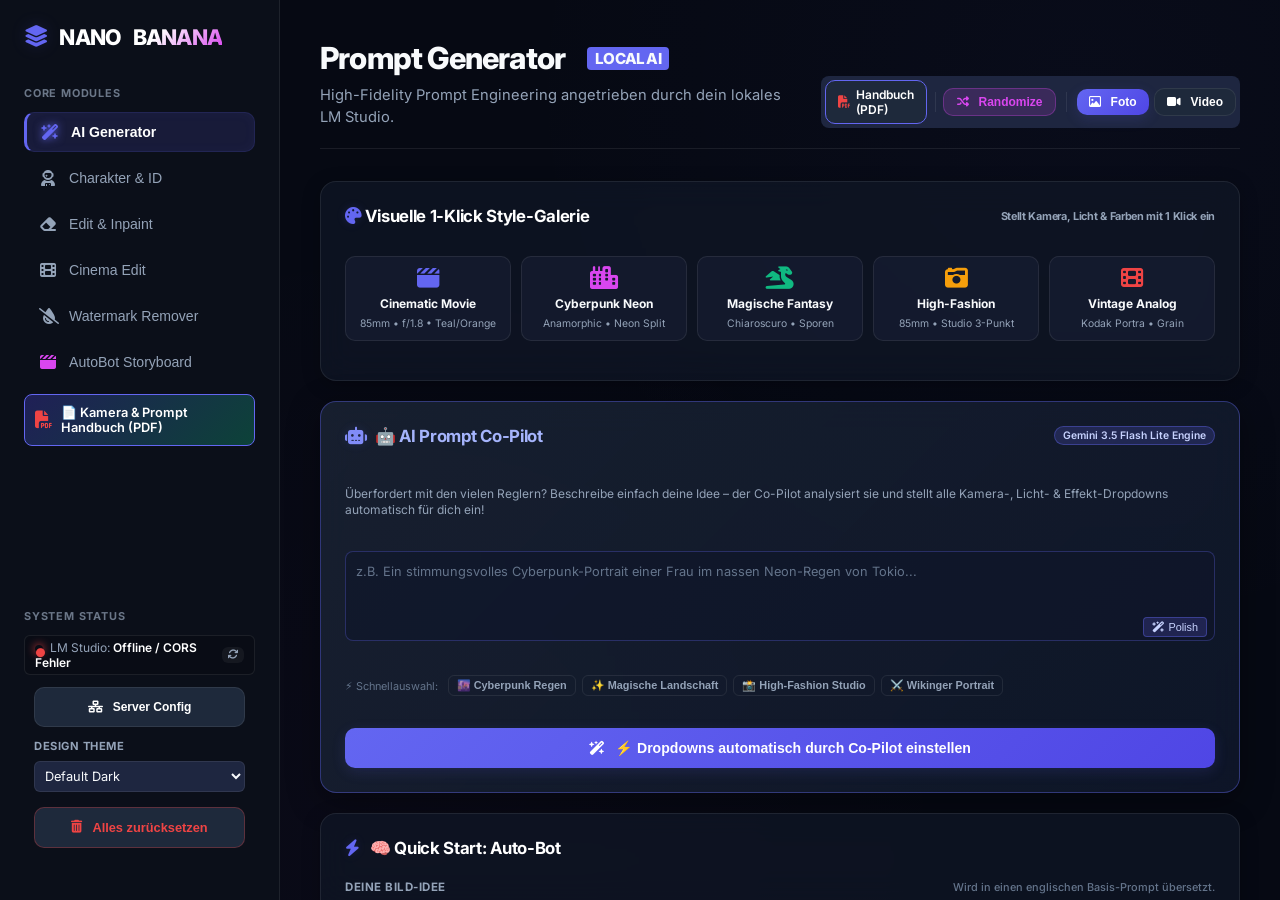
==== index.html @ 686f6e64 "Add files via upload" ====
<!DOCTYPE html>
<html lang="de">
<head>
    <meta charset="UTF-8">
    <meta name="viewport" content="width=device-width, initial-scale=1.0">
    <title>Nano Banana Ultimate - AI Multimodal Suite (LM Studio Edition)</title>
    
    <link href="https://cdnjs.cloudflare.com/ajax/libs/font-awesome/6.4.0/css/all.min.css" rel="stylesheet" />
    <link href="https://fonts.googleapis.com/css2?family=Inter:wght@300;400;500;600;700&family=JetBrains+Mono:wght@400;500&display=swap" rel="stylesheet">
    <script src="https://cdnjs.cloudflare.com/ajax/libs/prism/1.29.0/prism.min.js"></script>
    <script src="https://cdnjs.cloudflare.com/ajax/libs/prism/1.29.0/components/prism-json.min.js"></script>
    <link href="https://cdnjs.cloudflare.com/ajax/libs/prism/1.29.0/themes/prism-tomorrow.min.css" rel="stylesheet" />

    <link rel="stylesheet" href="style.css">
</head>
<body>

    <div id="toast"></div>

    <aside>
        <div class="brand">
            <i class="fa-solid fa-layer-group"></i> NANO<span>BANANA</span>
        </div>
        
        <div style="flex-grow: 1;">
            <div class="nav-section">
                <div class="nav-label">Core Modules</div>
                <button class="nav-btn active" onclick="switchTab('gen')"><i class="fa-solid fa-wand-magic-sparkles"></i> AI Generator</button>
                <button class="nav-btn" onclick="switchTab('char')"><i class="fa-solid fa-user-astronaut"></i> Charakter & ID</button>
                <button class="nav-btn" onclick="switchTab('edit')"><i class="fa-solid fa-eraser"></i> Edit & Inpaint</button>
                <button class="nav-btn" onclick="switchTab('cinema')"><i class="fa-solid fa-film"></i> Cinema Edit</button>
                <button class="nav-btn" onclick="switchTab('watermark')"><i class="fa-solid fa-droplet-slash"></i> Watermark Remover</button>
                <button class="nav-btn" onclick="switchTab('autobot')"><i class="fa-solid fa-clapperboard" style="color:var(--accent);"></i> AutoBot Storyboard</button>
                
                <a href="/download-manual" download target="_blank" class="nav-btn" style="background: linear-gradient(135deg, rgba(79,70,229,0.3), rgba(16,185,129,0.3)); border: 1px solid var(--primary); color: #fff; margin-top: 12px; text-decoration: none; display: flex; align-items: center; justify-content: center; gap: 8px; font-weight: 600; font-size: 0.8rem; border-radius: 8px; padding: 10px; transition: all 0.2s ease;">
                    <i class="fa-solid fa-file-pdf" style="color: #ef4444; font-size: 1.1rem;"></i> <span>📄 Kamera & Prompt Handbuch (PDF)</span>
                </a>
            </div>
        </div>

        <div class="nav-section">
            <div class="nav-label">System Status</div>
            <div style="font-size: 0.75rem; color: var(--text-muted); padding: 4px 10px; margin-bottom: 12px; display: flex; align-items: center; justify-content: space-between; background: rgba(0,0,0,0.15); border-radius: 6px; border: 1px solid var(--border-color);">
                <div>
                    <span id="api-status-dot" style="color: var(--text-muted);">●</span> LM Studio: <span id="api-status-text" style="font-weight: 600; color: #fff;">Connecting...</span>
                </div>
                <button onclick="updateKeyStatus()" class="style-btn" style="padding: 2px 6px; font-size: 0.65rem; border: none; background: rgba(255,255,255,0.05); color: var(--text-muted);" title="Status aktualisieren">
                    <i class="fa-solid fa-arrows-rotate"></i>
                </button>
            </div>
            <div style="padding: 0 10px; margin-bottom: 12px;">
                <button class="btn btn-secondary" onclick="document.getElementById('apiSettings').style.display = document.getElementById('apiSettings').style.display === 'none' ? 'block' : 'none'" style="width:100%; justify-content:center; font-size:0.75rem;">
                    <i class="fa-solid fa-network-wired"></i> Server Config
                </button>
                <div id="apiSettings" style="display:none; margin-top:10px; padding:10px; background:rgba(0,0,0,0.15); border-radius:6px; border:1px solid var(--border-color);">
                    <label style="font-size: 0.7rem; color: var(--text-muted); font-weight: 700;">LM Studio URL</label>
                    <input type="text" id="apiUrl" placeholder="http://localhost:1234/v1" oninput="saveUrl(); debouncedCheckStatus()" style="width:100%; padding:6px; font-size:0.75rem; background:var(--bg-input); border:1px solid var(--border-color); color:var(--text-main); border-radius:6px; margin-bottom:10px; margin-top:4px;">
                    <label style="font-size: 0.7rem; color: var(--text-muted); font-weight: 700;">Lokales Modell</label>
                    <select id="modelSelect" style="width:100%; padding:6px; font-size:0.75rem; background:var(--bg-input); border:1px solid var(--border-color); color:var(--text-main); border-radius:6px; margin-top:4px;">
                        <option value="local-model">Aktuelles Modell</option>
                    </select>
                </div>
            </div>
            
            <div style="padding: 0 10px;">
                <label style="font-size: 0.7rem; color: var(--text-muted); font-weight: 700;">Design Theme</label>
                <select id="themeSelect" onchange="changeTheme()" style="width: 100%; padding: 6px; font-size: 0.8rem; background: var(--bg-input); border: 1px solid var(--border-color); color: var(--text-main); border-radius: 6px;">
                    <option value="default">Default Dark</option>
                    <option value="theme-cyan">Cyan Tech (Sci-Fi)</option>
                    <option value="theme-emerald">Emerald (Clean)</option>
                    <option value="theme-pink">Pink Punch (Pop)</option>
                </select>
            </div>
            
            <div style="padding: 15px 10px 0 10px;">
                <button class="btn btn-secondary" style="width: 100%; border-color: rgba(239, 68, 68, 0.3); color: var(--danger); font-size: 0.8rem; justify-content: center;" onclick="if(confirm('Möchtest du wirklich alle Eingaben verwerfen und die Seite neu laden?')) { window.location.reload(); }">
                    <i class="fa-solid fa-trash-can"></i> Alles zurücksetzen
                </button>
            </div>
        </div>
    </aside>

    <main>

        <section id="gen" class="tab-content active">
            <div class="header">
                <div>
                    <h1>Prompt Generator <span style="font-size:0.5em; background:var(--primary); padding:2px 8px; border-radius:4px; vertical-align:middle; margin-left:10px;">LOCAL AI</span></h1>
                    <p>High-Fidelity Prompt Engineering angetrieben durch dein lokales LM Studio.</p>
                </div>
                <div style="background:var(--bg-input); padding:4px; border-radius:8px; display:flex; gap:5px; align-items:center;">
                    <a href="/download-manual" download target="_blank" class="btn btn-secondary" style="font-size:0.75rem; padding:6px 12px; border-color:var(--primary); text-decoration:none; display:inline-flex; align-items:center; gap:6px;">
                        <i class="fa-solid fa-file-pdf" style="color:#ef4444;"></i> Handbuch (PDF)
                    </a>
                    <div style="width: 1px; height: 20px; background: var(--border-color); margin: 0 3px;"></div>
                    <button class="btn btn-magic" style="font-size:0.75rem; padding:6px 12px;" onclick="randomizeForm()"><i class="fa-solid fa-shuffle"></i> Randomize</button>
                    <div style="width: 1px; height: 20px; background: var(--border-color); margin: 0 5px;"></div>
                    <button id="modePhoto" class="btn btn-primary" style="font-size:0.75rem; padding:6px 12px;" onclick="setGenMode('photo')"><i class="fa-regular fa-image"></i> Foto</button>
                    <button id="modeVideo" class="btn btn-secondary" style="font-size:0.75rem; padding:6px 12px;" onclick="setGenMode('video')"><i class="fa-solid fa-video"></i> Video</button>
                </div>
            </div>

            <div class="grid">
                <div class="col-2" style="display:flex; flex-direction:column; gap:20px;">
                    <!-- Visuelle 1-Klick Style-Galerie -->
                    <div class="card">
                        <div class="card-title" style="display:flex; justify-content:space-between; align-items:center; margin-bottom:10px;">
                            <span><i class="fa-solid fa-palette" style="color:var(--primary);"></i> Visuelle 1-Klick Style-Galerie</span>
                            <span style="font-size:0.68rem; color:var(--text-muted);">Stellt Kamera, Licht & Farben mit 1 Klick ein</span>
                        </div>
                        <div class="preset-grid">
                            <div class="preset-card" onclick="selectVisualPreset('cinematic')">
                                <i class="fa-solid fa-clapperboard preset-icon"></i>
                                <span class="preset-title">Cinematic Movie</span>
                                <span class="preset-sub">85mm • f/1.8 • Teal/Orange</span>
                            </div>
                            <div class="preset-card" onclick="selectVisualPreset('cyberpunk')">
                                <i class="fa-solid fa-city preset-icon" style="color:#d946ef;"></i>
                                <span class="preset-title">Cyberpunk Neon</span>
                                <span class="preset-sub">Anamorphic • Neon Split</span>
                            </div>
                            <div class="preset-card" onclick="selectVisualPreset('fantasy')">
                                <i class="fa-solid fa-dragon preset-icon" style="color:#10b981;"></i>
                                <span class="preset-title">Magische Fantasy</span>
                                <span class="preset-sub">Chiaroscuro • Sporen</span>
                            </div>
                            <div class="preset-card" onclick="selectVisualPreset('fashion')">
                                <i class="fa-solid fa-camera-retro preset-icon" style="color:#f59e0b;"></i>
                                <span class="preset-title">High-Fashion</span>
                                <span class="preset-sub">85mm • Studio 3-Punkt</span>
                            </div>
                            <div class="preset-card" onclick="selectVisualPreset('vintage')">
                                <i class="fa-solid fa-film preset-icon" style="color:#ef4444;"></i>
                                <span class="preset-title">Vintage Analog</span>
                                <span class="preset-sub">Kodak Portra • Grain</span>
                            </div>
                        </div>
                    </div>

                    <!-- AI Prompt Co-Pilot Widget -->
                    <div class="card" style="border: 1px solid rgba(99, 102, 241, 0.4); background: linear-gradient(135deg, rgba(30, 41, 59, 0.7), rgba(15, 23, 42, 0.9)); box-shadow: 0 8px 32px 0 rgba(0, 0, 0, 0.37);">
                        <div style="display: flex; justify-content: space-between; align-items: center; margin-bottom: 8px;">
                            <div class="card-title" style="margin: 0; color: #a5b4fc; display: flex; align-items: center; gap: 8px;">
                                <i class="fa-solid fa-robot" style="color: #818cf8; font-size: 1.1rem;"></i> 🤖 AI Prompt Co-Pilot
                            </div>
                            <span style="font-size: 0.65rem; background: rgba(99, 102, 241, 0.2); color: #c7d2fe; border: 1px solid rgba(99, 102, 241, 0.4); padding: 2px 8px; border-radius: 12px; font-weight: 600;">
                                Gemini 3.5 Flash Lite Engine
                            </span>
                        </div>
                        <p style="font-size: 0.75rem; color: #94a3b8; margin-bottom: 12px; line-height: 1.4;">
                            Überfordert mit den vielen Reglern? Beschreibe einfach deine Idee – der Co-Pilot analysiert sie und stellt alle Kamera-, Licht- & Effekt-Dropdowns automatisch für dich ein!
                        </p>

                        <div style="position: relative; margin-bottom: 10px;">
                            <textarea id="copilotIdea" placeholder="z.B. Ein stimmungsvolles Cyberpunk-Portrait einer Frau im nassen Neon-Regen von Tokio..." style="width: 100%; height: 65px; padding: 10px 70px 10px 10px; background: rgba(15, 23, 42, 0.6); border: 1px solid rgba(99, 102, 241, 0.3); border-radius: 8px; color: #f8fafc; font-size: 0.8rem; resize: none;"></textarea>
                            <button class="magic-polish-btn" onclick="magicPolish('copilotIdea')" title="Idee mit KI aufwerten"><i class="fa-solid fa-wand-magic-sparkles"></i> Polish</button>
                        </div>

                        <!-- Schnell-Ideen Tags -->
                        <div style="display: flex; gap: 6px; flex-wrap: wrap; margin-bottom: 12px;">
                            <span style="font-size: 0.68rem; color: #64748b; margin-right: 4px; align-self: center;">⚡ Schnellauswahl:</span>
                            <button class="style-btn" onclick="setCopilotPreset('Cyberpunk Portrait einer Frau im Neon-Regen')" style="font-size: 0.68rem; padding: 3px 8px;">🌆 Cyberpunk Regen</button>
                            <button class="style-btn" onclick="setCopilotPreset('Magische Fantasy-Landschaft mit leuchtenden Sporen')" style="font-size: 0.68rem; padding: 3px 8px;">✨ Magische Landschaft</button>
                            <button class="style-btn" onclick="setCopilotPreset('High-Fashion Portrait im Studio mit 85mm Objektiv')" style="font-size: 0.68rem; padding: 3px 8px;">📸 High-Fashion Studio</button>
                            <button class="style-btn" onclick="setCopilotPreset('Dramatisches Wikinger-Portrait bei Kerzenlicht')" style="font-size: 0.68rem; padding: 3px 8px;">⚔️ Wikinger Portrait</button>
                        </div>

                        <button class="btn btn-primary" id="btnRunCopilot" onclick="runCopilot()" style="width: 100%; justify-content: center; background: linear-gradient(135deg, #6366f1, #4f46e5); font-weight: 600;">
                            <span class="spinner" id="copilotSpinner" style="display:none;"></span>
                            <i class="fa-solid fa-wand-magic-sparkles"></i> ⚡ Dropdowns automatisch durch Co-Pilot einstellen
                        </button>

                        <!-- Erklär-Box ("Warum diese Einstellungen?") -->
                        <div id="copilotReasoningCard" style="display: none; margin-top: 12px; padding: 10px; background: rgba(99, 102, 241, 0.1); border-left: 3px solid #818cf8; border-radius: 0 6px 6px 0;">
                            <div style="font-size: 0.72rem; font-weight: 700; color: #a5b4fc; margin-bottom: 4px; display: flex; align-items: center; gap: 5px;">
                                <i class="fa-solid fa-lightbulb"></i> Co-Pilot Erklärung (Lerntransfer):
                            </div>
                            <p id="copilotReasoningText" style="font-size: 0.75rem; color: #cbd5e1; margin: 0; line-height: 1.4;"></p>
                        </div>
                    </div>

                    <div id="gen-controls" style="display:flex; flex-direction:column; gap:20px;"></div>
                </div>

                <div class="col-1" style="display:flex; flex-direction:column; gap:20px;">
                    <div class="card">
                        <div class="card-title">Generierung</div>
                        
                        <div style="margin-bottom: 12px;">
                            <label for="modelSelectMain" style="font-size: 0.75rem; color: var(--text-muted); font-weight: 600;">Modell wählen</label>
                            <select id="modelSelectMain" style="width:100%; padding:8px; background:var(--bg-input); border:1px solid var(--border-color); color:var(--text-main); border-radius:6px; margin-top:4px;">
                                <option value="gemini-3.5-flash-lite" selected>Gemini 3.5 Flash Lite (Standard)</option>
                                <option value="gemini-3.6-flash">Gemini 3.6 Flash</option>
                                <option value="gemini-3.5-flash">Gemini 3.5 Flash</option>
                                <option value="gemini-3.1-flash-lite">Gemini 3.1 Flash Lite</option>
                                <option value="gemini-2.5-flash">Gemini 2.5 Flash</option>
                                <option value="lm-studio">LM Studio (Lokal)</option>
                            </select>
                        </div>
                        
                        <div style="margin-bottom: 15px;">
                            <label for="autoBotLevel" style="font-size: 0.75rem; color: var(--text-muted); font-weight: 600;">
                                <i class="fa-solid fa-sliders" style="color: var(--primary);"></i> KI Eingriffs-Regler
                            </label>
                            <select id="autoBotLevel" style="width:100%; padding:8px; background:var(--bg-input); border:1px solid var(--border-color); color:var(--text-main); border-radius:6px; margin-top:4px;">
                                <option value="1">Stufe 1 (Raw / Purist)</option>
                                <option value="2">Stufe 2 (Balanced)</option>
                                <option value="3" selected>Stufe 3 (Overdrive - 4 Agenten)</option>
                            </select>
                        </div>

                        <button class="btn btn-primary" id="optimizeAiBtn" onclick="callLocalAI()">
                            <span class="spinner" id="aiSpinner"></span> <i class="fa-solid fa-microchip"></i> KI Prompt Generieren
                        </button>
                        <button class="btn btn-secondary" onclick="generateLocalJSON()">
                            <i class="fa-solid fa-code"></i> Local Fast-Gen (Keine KI)
                        </button>
                        
                        <!-- Auto Bot Console Terminal -->
                        <div id="autoBotConsole" style="display:none; margin-top:15px; background:#0f172a; border:1px solid #1e293b; border-radius:8px; overflow:hidden;">
                            <div style="background:#1e293b; padding:6px 10px; font-size:0.7rem; color:#94a3b8; font-family:var(--font-code); display:flex; justify-content:space-between;">
                                <span><i class="fa-solid fa-terminal"></i> Auto-Bot Terminal</span>
                                <span id="autoBotStatus">Idle</span>
                            </div>
                            <div id="autoBotLog" style="padding:10px; max-height:250px; overflow-y:auto; font-family:var(--font-code); font-size:0.75rem; color:#cbd5e1; line-height:1.5;"></div>
                        </div>
                    </div>

                    <div class="generated-output" style="flex-grow:1; min-height: 420px;">
                        <div class="output-header" style="display:flex; flex-direction:column; gap:8px;">
                            <div style="display:flex; justify-content:space-between; align-items:center; width:100%;">
                                <span style="color:#fff; font-weight:600;"><i class="fa-solid fa-sliders"></i> Multimodaler Output Exporter</span>
                                <button class="btn btn-secondary" style="padding:4px 10px; font-size:0.7rem;" onclick="copyResult('codeBlock', this)"><i class="fa-solid fa-copy"></i> COPY</button>
                            </div>
                            <div class="export-tabs">
                                <button class="export-tab-btn active" id="tab-format-mj" onclick="setExportFormat('mj')"><i class="fa-solid fa-robot"></i> Midjourney v6</button>
                                <button class="export-tab-btn" id="tab-format-flux" onclick="setExportFormat('flux')"><i class="fa-solid fa-bolt"></i> Flux / SDXL</button>
                                <button class="export-tab-btn" id="tab-format-json" onclick="setExportFormat('json')"><i class="fa-solid fa-code"></i> ComfyUI JSON</button>
                                <button class="export-tab-btn" id="tab-format-video" onclick="setExportFormat('video')"><i class="fa-solid fa-video"></i> Video AI</button>
                            </div>
                        </div>
                        <pre style="margin:0; height: 100%;"><code id="codeBlock" class="language-json">// Wähle Parameter oder nutze "Local AI JSON Generate"...</code></pre>
                    </div>
                    
                    <!-- Prompt History Bar -->
                    <div class="history-bar">
                        <div style="display:flex; justify-content:space-between; align-items:center; font-size:0.75rem; font-weight:700; color:var(--text-main);">
                            <span><i class="fa-solid fa-clock-rotate-left" style="color:var(--primary);"></i> Prompt Verlauf & Favoriten</span>
                            <button class="style-btn" onclick="clearHistory()" style="font-size:0.65rem; padding:2px 6px;">Verlauf leeren</button>
                        </div>
                        <div id="historyList" style="margin-top:6px; display:flex; flex-direction:column; gap:4px;">
                            <span style="font-size:0.7rem; color:var(--text-muted);">Noch keine generierten Prompts im Verlauf.</span>
                        </div>
                    </div>

                    <div class="card">
                        <div class="card-title" style="font-size:0.8rem;">Live Kontext Summary</div>
                        <div id="rawPrompt" style="font-size:0.75rem; color:#64748b; font-family:var(--font-code);">Warte auf Input...</div>
                    </div>
                </div>
            </div>
        </section>

        <section id="char" class="tab-content">
            <div class="header">
                <h1>Charakter & Identität</h1>
                <p>Konsistente Charaktere, Face-Swaps und Posen-Transfer mit Referenz-Steuerung.</p>
            </div>

            <div class="grid">
                <div class="card col-2">
                    <div class="card-title">🧬 Consistency Engine</div>
                    <div class="card-subtitle">Basis für konsistente Charakter-Generierung</div>
                    
                    <div class="grid" style="grid-template-columns: 1fr 1fr; gap: 15px;">
                        <div>
                            <label>Basis Charakter</label>
                            <input type="text" data-nano="char.desc" placeholder="z.B. young woman, red hair, blue eyes...">
                        </div>
                        <div>
                            <label>Handlung</label>
                            <input type="text" data-nano="char.action" placeholder="z.B. reading a book, drinking coffee...">
                        </div>
                    </div>

                    <div class="slider-group" style="margin-top:10px;">
                        <div class="slider-header">
                            <span>Character Reference Weight (Ähnlichkeit)</span>
                            <span class="slider-val" id="val-cw">--cw 100</span>
                        </div>
                        <input type="range" min="0" max="100" value="100" data-nano="char.weight" oninput="document.getElementById('val-cw').innerText = '--cw ' + this.value">
                        <div style="display:flex; justify-content:space-between; font-size:0.65rem; color:#666; margin-top:2px;">
                            <span>Nur Gesicht (0)</span>
                            <span>Kleidung & Style (100)</span>
                        </div>
                    </div>

                    <label style="margin-top: 15px;">Output Modus</label>
                    <select data-nano="char.mode">
                        <option value="story">Story Shot (Konsistentes Gesicht)</option>
                        <option value="pose">Pose Transfer (Körperhaltung kopieren)</option>
                        <option value="sheet">Character Sheet (Turnaround 3 Ansichten)</option>
                    </select>

                    <div class="generated-output" style="margin-top:15px;">
                        <div class="output-header">
                            <span>Prompt Output</span> 
                            <div class="style-switch">
                                <button class="style-btn active" onclick="setPromptStyle('tech', this)">Technisch</button>
                                <button class="style-btn" onclick="setPromptStyle('natural', this)">Natural</button>
                            </div>
                            <button class="btn btn-secondary" style="padding:2px 8px; font-size:0.7rem;" onclick="copyResult('out-char', this)">COPY</button>
                        </div>
                        <div class="code-view" id="out-char"></div>
                    </div>
                </div>

                <div class="card">
                    <div class="card-title">🎭 Face & Expression</div>
                    <label>Operation</label>
                    <select data-nano="face.op">
                        <option value="swap">Face Swap (Gesicht tauschen)</option>
                        <option value="age">Alterungsprozess (Aging)</option>
                        <option value="expr">Ausdruck ändern</option>
                    </select>
                    <label>Detail / Ziel</label>
                    <input type="text" data-nano="face.detail" placeholder="z.B. Brad Pitt OR laughing...">
                    
                    <div class="generated-output" style="margin-top:15px;">
                        <div class="output-header"><span>Face Ops</span> <button class="btn btn-secondary" style="padding:2px 8px; font-size:0.7rem;" onclick="copyResult('out-face', this)">COPY</button></div>
                        <div class="code-view" id="out-face"></div>
                    </div>
                </div>
            </div>
        </section>

        <section id="edit" class="tab-content">
            <div class="header">
                <h1>Editing & Inpainting</h1>
                <p>Professionelle Bildbearbeitung: Objekte entfernen, hinzufügen oder ändern.</p>
            </div>
            <div class="grid">
                <div class="card col-2">
                    <div class="card-title">📦 Canvas Operations</div>
                    <div class="card-subtitle">Definiere, was im Bild passieren soll.</div>

                    <div style="display:flex; gap:15px; margin-bottom:15px;">
                        <div class="toggle-wrapper" style="flex:1; justify-content:center;">
                            <input type="radio" name="editScope" id="scopeInpaint" value="inpaint" checked onclick="updateNanoScope('inpaint')">
                            <label for="scopeInpaint"><i class="fa-solid fa-paintbrush"></i> Inpaint (Mask)</label>
                        </div>
                        <div class="toggle-wrapper" style="flex:1; justify-content:center;">
                            <input type="radio" name="editScope" id="scopeGlobal" value="global" onclick="updateNanoScope('global')">
                            <label for="scopeGlobal"><i class="fa-solid fa-image"></i> Global (Img2Img)</label>
                        </div>
                    </div>

                    <div class="grid" style="grid-template-columns: 1fr 2fr; gap:15px;">
                        <div>
                            <label>Aktion</label>
                            <select data-nano="obj.action">
                                <option value="add">Hinzufügen (Insert)</option>
                                <option value="remove">Entfernen (Remove)</option>
                                <option value="replace">Ersetzen (Swap)</option>
                                <option value="alter">Stil ändern (Alter)</option>
                            </select>
                        </div>
                        <div>
                            <label>Prompt (Was soll entstehen?)</label>
                            <input type="text" data-nano="obj.what" placeholder="z.B. vintage red lamp, cybernetic arm...">
                        </div>
                    </div>

                    <div style="margin-top: 15px; padding: 10px; background: rgba(0,0,0,0.1); border-radius: 8px; border: 1px solid var(--border-color);">
                        <label>Schnellauswahl / Beispiel-Prompts</label>
                        <select id="editPresetSelector" onchange="applyEditPreset()">
                            <option value="">-- Wähle ein Beispiel --</option>
                            <option value="kleidung">Kleidung ändern</option>
                            <option value="add_obj">Objekte hinzufügen</option>
                            <option value="change_obj">Objekte verändern</option>
                            <option value="remove_obj">Objekte entfernen</option>
                            <option value="style">Stilwechsel (Anime, Comic, etc.)</option>
                        </select>
                        <p id="editPresetDesc" style="font-size: 0.8rem; color: #aaa; margin-top: 8px; min-height: 1.2em;"></p>
                    </div>

                    <div class="slider-group" style="margin-top:15px;">
                        <div class="slider-header">
                            <span>Denoising Strength (Änderungsstärke)</span>
                            <span class="slider-val" id="val-denoise">0.75</span>
                        </div>
                        <input type="range" min="0" max="100" value="75" data-nano="obj.strength" oninput="document.getElementById('val-denoise').innerText = (this.value / 100).toFixed(2)">
                        <div style="display:flex; justify-content:space-between; font-size:0.65rem; color:#666; margin-top:2px;">
                            <span>Subtil (0.1)</span>
                            <span>Kreativ (0.6)</span>
                            <span>Komplett neu (1.0)</span>
                        </div>
                    </div>

                    <div style="margin-top: 15px; border-top: 1px solid var(--border-color); padding-top: 15px;">
                        <div style="margin-bottom: 12px;">
                            <label for="modelSelectEdit" style="font-size: 0.75rem; color: var(--text-muted); font-weight: 600;">KI Modell wählen</label>
                            <select id="modelSelectEdit" style="width:100%; padding:8px; background:var(--bg-input); border:1px solid var(--border-color); color:var(--text-main); border-radius:6px; margin-top:4px;">
                                <option value="gemini-3.5-flash-lite" selected>Gemini 3.5 Flash Lite (Standard)</option>
                                <option value="gemini-3.6-flash">Gemini 3.6 Flash</option>
                                <option value="gemini-3.5-flash">Gemini 3.5 Flash</option>
                                <option value="gemini-3.1-flash-lite">Gemini 3.1 Flash Lite</option>
                                <option value="gemini-2.5-flash">Gemini 2.5 Flash</option>
                                <option value="lm-studio">LM Studio (Lokal)</option>
                            </select>
                        </div>
                        
                        <div style="margin-bottom: 15px;">
                            <label for="autoBotLevelEdit" style="font-size: 0.75rem; color: var(--text-muted); font-weight: 600;">
                                <i class="fa-solid fa-sliders" style="color: var(--primary);"></i> KI Eingriffs-Regler
                            </label>
                            <select id="autoBotLevelEdit" style="width:100%; padding:8px; background:var(--bg-input); border:1px solid var(--border-color); color:var(--text-main); border-radius:6px; margin-top:4px;">
                                <option value="1">Stufe 1 (Raw / Purist)</option>
                                <option value="2">Stufe 2 (Balanced)</option>
                                <option value="3" selected>Stufe 3 (Overdrive - 4 Agenten)</option>
                            </select>
                        </div>

                        <div style="display: flex; gap: 10px;">
                            <button class="btn btn-magic" style="flex: 1;" id="optimizeEditBtn" onclick="optimizeEditPrompt()">
                                <span class="spinner" id="editSpinner"></span> <i class="fa-solid fa-microchip"></i> KI Prompt Generieren
                            </button>
                        </div>

                        <!-- Auto Bot Console Terminal für Edit -->
                        <div id="autoBotConsoleEdit" style="display:none; margin-top:15px; background:#0f172a; border:1px solid #1e293b; border-radius:8px; overflow:hidden;">
                            <div style="background:#1e293b; padding:6px 10px; font-size:0.7rem; color:#94a3b8; font-family:var(--font-code); display:flex; justify-content:space-between;">
                                <span><i class="fa-solid fa-terminal"></i> Auto-Bot Terminal (Edit)</span>
                                <span id="autoBotStatusEdit">Idle</span>
                            </div>
                            <div id="autoBotLogEdit" style="padding:10px; max-height:200px; overflow-y:auto; font-family:var(--font-code); font-size:0.75rem; color:#cbd5e1; line-height:1.5;"></div>
                        </div>
                    </div>

                    <div class="generated-output" style="margin-top:15px;">
                         <div class="output-header">
                             <span>Smart Edit Prompt</span> 
                             <div class="style-switch">
                                <button class="style-btn active" onclick="setPromptStyle('tech', this)">Technisch</button>
                                <button class="style-btn" onclick="setPromptStyle('natural', this)">Natural</button>
                            </div>
                             <button class="btn btn-secondary" style="padding:2px 8px; font-size:0.7rem;" onclick="copyResult('out-obj', this)">COPY</button>
                        </div>
                        <div id="out-obj-meta" style="display: none; padding: 10px 15px; margin-bottom: 10px; background: rgba(255,255,255,0.03); border-radius: 6px; font-size: 0.8rem; border-left: 3px solid var(--primary); line-height: 1.5; color: var(--text-muted);"></div>
                        <div class="code-view" id="out-obj"></div>
                    </div>
                </div>

                <div class="card">
                    <div class="card-title">🖼️ Background Studio</div>
                    <label>Modus</label>
                    <select data-nano="bg.mode">
                        <option value="remove">Entfernen (Alpha)</option>
                        <option value="change">Tauschen (New BG)</option>
                        <option value="zoom">Outpainting (Zoom)</option>
                    </select>
                    <label>Umgebung</label>
                    <textarea data-nano="bg.prompt" placeholder="Beschreibe die Umgebung..." style="height:60px;"></textarea>
                    
                    <div class="generated-output" style="margin-top:15px;">
                        <div class="output-header"><span>BG Prompt</span> <button class="btn btn-secondary" style="padding:2px 8px; font-size:0.7rem;" onclick="copyResult('out-bg', this)">COPY</button></div>
                        <div class="code-view" id="out-bg"></div>
                    </div>
                </div>

                <div class="card">
                    <div class="card-title">✨ Restaurierung</div>
                    <label>Modus</label>
                    <select id="res-mode" onchange="updateRes()">
                        <option value="restore">Altes Foto retten (Kratzer weg)</option>
                        <option value="colorize">Colorieren (Schwarz-Weiß zu Farbe)</option>
                        <option value="upscale">Upscale Details (4k Texturen)</option>
                    </select>
                    <div class="generated-output" style="margin-top:15px;">
                        <div class="output-header"><span>Restoration Prompt</span> <button class="btn btn-secondary" style="padding:2px 8px; font-size:0.7rem;" onclick="copyResult('out-res', this)">COPY</button></div>
                        <div class="code-view" id="out-res">...</div>
                    </div>
                </div>

            </div>
        </section>

        <section id="cinema" class="tab-content">
            <div class="header" style="display:flex; justify-content:space-between; align-items:center; flex-wrap:wrap; gap:15px; margin-bottom: 25px;">
                <div>
                    <h1>Cinematic Style & Edit</h1>
                    <p>Virtuelles Kamera-Rig und Video-Prompting.</p>
                </div>
                <div style="display: flex; gap: 5px; background: rgba(30, 38, 64, 0.4); padding: 5px; border-radius: 8px; border: 1px solid var(--border-color); flex-wrap: wrap;">
                    <button class="btn btn-secondary active-sub-tab" id="subTabCineBtn" onclick="switchCineSub('cine-rig')" style="margin: 0; padding: 6px 12px; font-size: 0.8rem; border: none; background: var(--primary);">🎥 Virtual Rig</button>
                    <button class="btn btn-secondary" id="subTabVeoBtn" onclick="switchCineSub('veo-studio')" style="margin: 0; padding: 6px 12px; font-size: 0.8rem; border: none; background: transparent;">🎬 Veo 3.1 Studio</button>
                    <button class="btn btn-secondary" id="subTabVeoEditBtn" onclick="switchCineSub('veo-edit')" style="margin: 0; padding: 6px 12px; font-size: 0.8rem; border: none; background: transparent;">✂️ Video Bearbeiten (V2V)</button>
                    <button class="btn btn-secondary" id="subTabCamDirBtn" onclick="switchCineSub('camera-director')" style="margin: 0; padding: 6px 12px; font-size: 0.8rem; border: none; background: transparent;">🧭 AI Camera Director</button>
                </div>
            </div>
            
            <div id="cineRigContent" class="grid">
                <div class="card col-3">
                    <div class="card-title">🎥 Virtual Rig</div>
                    <div class="grid" style="grid-template-columns: repeat(auto-fit, minmax(180px, 1fr)); gap: 15px;">
                        <div>
                            <label>Kamera</label>
                            <select data-nano="cine.cam">
                                <option value="alexa">ARRI Alexa 35</option>
                                <option value="panavision">Panavision DXL2</option>
                                <option value="venice">Sony Venice</option>
                                <option value="imax">IMAX 70mm</option>
                                <option value="vhs">VHS Analog</option>
                            </select>
                        </div>
                        <div>
                            <label>Linse</label>
                            <select data-nano="cine.lens">
                                <option value="arri_sig">ARRI Signature</option>
                                <option value="cooke">Cooke S4 (Warm)</option>
                                <option value="canon_k35">Canon K35 (Vintage)</option>
                                <option value="pana_c">Anamorphic C-Series</option>
                            </select>
                        </div>
                        <div>
                            <label>Focal Length</label>
                            <select data-nano="cine.focal">
                                <option value="14mm">14mm (Ultra Wide)</option>
                                <option value="24mm">24mm (Wide)</option>
                                <option value="35mm">35mm (Street)</option>
                                <option value="50mm">50mm (Standard)</option>
                                <option value="85mm">85mm (Portrait)</option>
                            </select>
                        </div>
                        <div>
                            <label>Blende</label>
                            <select data-nano="cine.aperture">
                                <option value="f1.4">f/1.4 (Blur)</option>
                                <option value="f2.8">f/2.8 (Cinema)</option>
                                <option value="f8">f/8 (Deep)</option>
                            </select>
                        </div>
                    </div>
                </div>

                <div class="card col-2">
                    <div class="card-title">🎬 Szene & Framing</div>

                    <!-- Vision Image Upload & Auto-Rig Zone -->
                    <div id="cineVisionDropZone" style="margin-bottom: 15px; padding: 12px; background: rgba(30, 41, 59, 0.4); border: 2px dashed var(--primary); border-radius: 8px; transition: all 0.2s ease;">
                        <div style="font-weight: 600; font-size: 0.8rem; color: #fff; margin-bottom: 6px; display: flex; align-items: center; justify-content: space-between;">
                            <span><i class="fa-solid fa-camera-retro" style="color: var(--primary);"></i> 📷 Vision-Analyse: Referenzbild oder JSON hochladen</span>
                            <span style="font-size: 0.65rem; background: var(--primary); color: #000; padding: 2px 6px; border-radius: 4px; font-weight: 700;">Gemini 3.5 Flash Lite</span>
                        </div>
                        <p style="font-size: 0.72rem; color: var(--text-muted); margin-bottom: 10px; line-height: 1.3;">
                            Lade ein Referenzbild oder eine Prompt-JSON hoch. <strong>Gemini 3.5 Flash Lite Vision</strong> analysiert Motiv, Kamera-Rig, Licht & Komposition und stellt alle Regler automatisch ein!
                        </p>

                        <input type="file" id="cineVisionInput" accept="image/*,.json" onchange="handleCineVisionUpload(event)" style="display: none;">
                        <div style="display: flex; gap: 8px; flex-wrap: wrap;">
                            <button type="button" id="cineDropBtn" class="btn btn-secondary" onclick="document.getElementById('cineVisionInput').click()" style="flex: 1; border: 1px dashed var(--border-color); padding: 10px; background: rgba(0,0,0,0.2); font-size: 0.75rem;">
                                <i class="fa-solid fa-cloud-arrow-up" style="color: var(--primary);"></i> <span id="cineUploadLabel">Bild / JSON hierhin ziehen oder wählen</span>
                            </button>
                            <button type="button" id="btnRunCineVision" class="btn btn-magic" onclick="runCineVisionAnalysis()" style="display: none; padding: 10px 14px; font-size: 0.75rem; background: linear-gradient(135deg, #3b82f6, #6366f1);">
                                <span class="spinner" id="cineVisionSpinner" style="display:none;"></span> 👁️ Analysieren & Auto-Rig
                            </button>
                            <button type="button" id="btnRunCineI2vDirect" class="btn btn-primary" onclick="optimizeCinePrompt('i2v')" style="display: none; padding: 10px 14px; font-size: 0.75rem; background: linear-gradient(135deg, #10b981, #059669); border: none; font-weight: bold;">
                                <i class="fa-solid fa-video"></i> 🖼️ Image-to-Video (I2V) Prompt
                            </button>
                        </div>

                        <div id="cineVisionPreviewContainer" style="display: none; margin-top: 10px; text-align: center; position: relative;">
                            <img id="cineVisionPreview" src="" alt="Cinema Preview" style="max-height: 140px; border-radius: 6px; border: 1px solid var(--border-color);">
                            <button onclick="clearCineVisionImage()" style="position: absolute; top: 4px; right: 4px; background: rgba(239,68,68,0.9); color: white; border: none; border-radius: 50%; width: 22px; height: 22px; cursor: pointer; font-size: 0.7rem;">✕</button>
                        </div>
                    </div>

                    <label>Motiv Beschreibung</label>
                    <textarea data-nano="cine.scene" placeholder="Was ist auf dem Bild zu sehen? (Wird von Vision KI automatisch befüllt)"></textarea>
                    
                    <label style="margin-top:10px;">Shot Type (Chips)</label>
                    
                    <div class="col-3" style="grid-column: span 3; margin-top: 15px;">
                        
                        <div id="selection-info" class="info-panel">
                            <div id="info-title" class="info-title"></div>
                            <div id="info-desc" class="info-desc"></div>
                            <div id="info-example" class="info-example"></div>
                        </div>

                        <div id="chip-container" class="grid" style="grid-template-columns: repeat(auto-fill, minmax(200px, 1fr)); gap: 20px;"></div>
                    </div>
                </div>

                <div class="card">
                    <div class="card-title">Output Config</div>
                    
                    <label>Generierungs-Modus</label>
                    <div style="display:flex; gap:15px; margin-bottom:15px;">
                        <div class="toggle-wrapper" style="flex:1; justify-content:center; margin:0; padding:10px;">
                            <input type="radio" name="cineGenMode" id="cineModeNew" checked onclick="updateCineMode('new')">
                            <label for="cineModeNew"><i class="fa-solid fa-wand-magic-sparkles"></i> Neu generiert</label>
                        </div>
                        <div class="toggle-wrapper" style="flex:1; justify-content:center; margin:0; padding:10px;">
                            <input type="radio" name="cineGenMode" id="cineModeEdit" onclick="updateCineMode('edit')">
                            <label for="cineModeEdit"><i class="fa-solid fa-pen-to-square"></i> Bild ändern</label>
                        </div>
                    </div>

                    <label>Target Engine</label>
                    <select data-nano="cine.engine">
                        <option value="dalle">DALL-E 3 / GPT</option>
                        <option value="mj_remix">Midjourney</option>
                        <option value="sd_img2img">Stable Diffusion</option>
                        <option value="firefly">Adobe Firefly</option>
                    </select>
                    <label>Aspect Ratio</label>
                    <select data-nano="cine.ratio">
                        <option value="--ar 16:9">16:9 Cinema</option>
                        <option value="--ar 2.39:1">2.39:1 Anamorphic</option>
                        <option value="--ar 9:16">9:16 Mobile</option>
                        <option value="--ar 1:1">1:1 Square</option>
                    </select>

                    <div style="margin-top: 15px; margin-bottom: 12px;">
                        <label for="modelSelectCine" style="font-size: 0.75rem; color: var(--text-muted); font-weight: 600;">Modell wählen</label>
                        <select id="modelSelectCine" style="width:100%; padding:8px; background:var(--bg-input); border:1px solid var(--border-color); color:var(--text-main); border-radius:6px; margin-top:4px;">
                            <option value="gemini-3.5-flash-lite" selected>Gemini 3.5 Flash Lite (Standard)</option>
                            <option value="gemini-3.6-flash">Gemini 3.6 Flash</option>
                            <option value="gemini-3.5-flash">Gemini 3.5 Flash</option>
                            <option value="gemini-3.1-flash-lite">Gemini 3.1 Flash Lite</option>
                            <option value="gemini-2.5-flash">Gemini 2.5 Flash</option>
                            <option value="lm-studio">LM Studio (Lokal)</option>
                        </select>
                    </div>
                    
                    <div style="margin-bottom: 15px;">
                        <label for="autoBotLevelCine" style="font-size: 0.75rem; color: var(--text-muted); font-weight: 600;">
                            <i class="fa-solid fa-sliders" style="color: var(--primary);"></i> KI Eingriffs-Regler
                        </label>
                        <select id="autoBotLevelCine" style="width:100%; padding:8px; background:var(--bg-input); border:1px solid var(--border-color); color:var(--text-main); border-radius:6px; margin-top:4px;">
                            <option value="1">Stufe 1 (Raw / Purist)</option>
                            <option value="2">Stufe 2 (Balanced)</option>
                            <option value="3" selected>Stufe 3 (Overdrive - 4 Agenten)</option>
                        </select>
                    </div>
                    
                    <div style="display:flex; gap:8px; margin-top:10px; flex-wrap:wrap;">
                        <button class="btn btn-secondary" style="padding:8px;" onclick="updateNanoPrompts()" title="Live-Vorschau refreshen">
                            <i class="fa-solid fa-rotate"></i>
                        </button>
                        <button class="btn btn-magic" style="flex:1; min-width: 140px;" id="optimizeCineBtn" onclick="optimizeCinePrompt('t2v')">
                            <span class="spinner" id="cineSpinner"></span> 🎬 Text-to-Video (T2V)
                        </button>
                        <button class="btn btn-primary" style="flex:1; min-width: 140px; background: linear-gradient(135deg, #10b981, #6366f1); border:none;" id="optimizeCineI2vBtn" onclick="optimizeCinePrompt('i2v')">
                            <span class="spinner" id="cineI2vSpinner" style="display:none;"></span> 🖼️ Image-to-Video (I2V)
                        </button>
                    </div>

                    <!-- Auto Bot Console Terminal for Cinema Edit -->
                    <div id="autoBotConsoleCine" style="display:none; margin-top:15px; background:#0f172a; border:1px solid #1e293b; border-radius:8px; overflow:hidden;">
                        <div style="background:#1e293b; padding:6px 10px; font-size:0.7rem; color:#94a3b8; font-family:var(--font-code); display:flex; justify-content:space-between;">
                            <span><i class="fa-solid fa-terminal"></i> Auto-Bot Terminal (Cinema)</span>
                            <span id="autoBotStatusCine">Idle</span>
                        </div>
                        <div id="autoBotLogCine" style="padding:10px; max-height:250px; overflow-y:auto; font-family:var(--font-code); font-size:0.75rem; color:#cbd5e1; line-height:1.5;"></div>
                    </div>

                    <div class="generated-output" style="margin-top:15px; display:flex; flex-direction:column; gap:10px;">
                        <div style="border-bottom:1px solid #333; padding-bottom:10px;">
                            <div class="output-header" style="background:transparent; padding:0 0 5px 0;"><span>A) Technik / Ops</span></div>
                            <div class="code-view" id="out-cine-tech" style="font-size:0.85rem; color:#f1f5f9; white-space: pre-wrap;"></div>
                        </div>
                        
                        <div style="border-bottom:1px solid #333; padding-bottom:10px;">
                            <div class="output-header" style="background:transparent; padding:0 0 5px 0;"><span>B) Scene Context</span></div>
                            <div class="code-view" id="out-cine-scene" style="font-size:0.85rem; color:#f1f5f9;"></div>
                        </div>

                        <div>
                            <div class="output-header">
                                <span>C) AI Optimized JSON</span>
                                <button class="btn btn-secondary" style="padding:2px 8px; font-size:0.7rem;" onclick="copyResult('out-cine-final', this)">COPY</button>
                            </div>
                            <pre id="out-cine-final" class="code-view" style="margin:0; color:#f1f5f9; min-height: 200px; font-family: var(--font-code);"></pre>
                        </div>
                    </div>
                </div>
            </div>

            <!-- VEO STUDIO CONTENT -->
            <div id="veoStudioContent" class="grid" style="display: none; align-items: stretch;">
                <div class="card col-3">
                    <div class="card-title">🎬 Veo 3.1 Pro Studio</div>
                    <div class="subtitle" style="font-size:0.72rem; color:var(--text-muted); text-transform:uppercase; letter-spacing:1px; margin-top:-8px; margin-bottom:20px;">High-End Video Prompting</div>

                    <label>Subjekt (Wer oder was?)</label>
                    <input type="text" id="veo_subject" placeholder="z.B. Ein Astronaut mit spiegelndem Visier" style="margin-bottom:12px;">

                    <label>Aktion & Geschwindigkeit (Was passiert?)</label>
                    <input type="text" id="veo_action" placeholder="z.B. schwebt schwerelos, greift nach einem leuchtenden Stein" style="margin-bottom:12px;">

                    <label>Umwelt-Interaktion (FX, Partikel, Wetter)</label>
                    <input type="text" id="veo_fx" placeholder="z.B. schwebende Staubpartikel, kleine Blitze" style="margin-bottom:12px;">

                    <label>Setting & Licht (Wo und wie beleuchtet?)</label>
                    <input type="text" id="veo_setting" placeholder="z.B. Im Inneren eines Raumschiffs, hartes rotes Notlicht" style="margin-bottom:12px;">

                    <label>Kamera / Linse (Perspektive)</label>
                    <input type="text" id="veo_camera" placeholder="z.B. Close-up auf das Gesicht, langsame Drehung" style="margin-bottom:12px;">

                    <label>Audio / Sound Design (Natürlicher Ton)</label>
                    <input type="text" id="veo_sound" placeholder="z.B. Schweres Atmen, dumpfes Maschinenbrummen" style="margin-bottom:12px;">

                    <label>Ästhetik & Stil (Look)</label>
                    <select id="veo_style" style="margin-bottom:12px;">
                        <option value="photorealistic, 8k, cinematic lighting, highly detailed">Fotorealistisch / Cineastisch</option>
                        <option value="cyberpunk aesthetic, neon lighting, dark synthwave vibe">Cyberpunk / Neon Sci-Fi</option>
                        <option value="vintage 35mm film, grainy, cinematic halation, nostalgic">Vintage Film (35mm Kino-Look)</option>
                        <option value="1990s VHS camcorder footage, tracking lines, low fidelity">Retro VHS Camcorder</option>
                        <option value="studio ghibli inspired, vibrant colors, beautiful anime aesthetic">Anime / Studio Ghibli Style</option>
                        <option value="dark fantasy, gothic atmosphere, moody lighting, volumetric fog">Dark Fantasy / Gothic</option>
                        <option value="macro photography, extreme close up, shallow depth of field, sharp focus">Makro-Aufnahme (Extrem Nah)</option>
                        <option value="claymation style, stop motion animation texture, tactile, miniature">Stop-Motion / Knetgummi</option>
                        <option value="watercolor painting style, brush strokes, artistic, expressive">Aquarell / Gemalt</option>
                    </select>

                    <div style="margin-bottom: 12px;">
                        <label for="veoModeSelect" style="font-size: 0.75rem; color: var(--text-muted); font-weight: 600;">
                            <i class="fa-solid fa-film" style="color: var(--primary);"></i> Prompt Modus
                        </label>
                        <select id="veoModeSelect" onchange="updateVeoModeHighlight()" style="width:100%; padding:8px; background:var(--bg-input); border:1px solid var(--border-color); color:var(--text-main); border-radius:6px; margin-top:4px;">
                            <option value="t2v" selected>🎬 Text-to-Video (Erstellt Bild & Bewegung von Grund auf)</option>
                            <option value="i2v">🖼️ Image-to-Video (Fokus auf Animation eines Startbilds)</option>
                        </select>
                    </div>

                    <div style="margin-top: 15px; margin-bottom: 12px;">
                        <label for="modelSelectVeo" style="font-size: 0.75rem; color: var(--text-muted); font-weight: 600;">Modell wählen</label>
                        <select id="modelSelectVeo" style="width:100%; padding:8px; background:var(--bg-input); border:1px solid var(--border-color); color:var(--text-main); border-radius:6px; margin-top:4px;">
                            <option value="gemini-3.5-flash-lite" selected>Gemini 3.5 Flash Lite (Standard)</option>
                            <option value="gemini-3.6-flash">Gemini 3.6 Flash</option>
                            <option value="gemini-3.5-flash">Gemini 3.5 Flash</option>
                            <option value="gemini-3.1-flash-lite">Gemini 3.1 Flash Lite</option>
                            <option value="gemini-2.5-flash">Gemini 2.5 Flash</option>
                            <option value="lm-studio">LM Studio (Lokal)</option>
                        </select>
                    </div>

                    <div style="margin-bottom: 15px;">
                        <label for="autoBotLevelVeo" style="font-size: 0.75rem; color: var(--text-muted); font-weight: 600;">
                            <i class="fa-solid fa-sliders" style="color: var(--primary);"></i> KI Eingriffs-Regler
                        </label>
                        <select id="autoBotLevelVeo" style="width:100%; padding:8px; background:var(--bg-input); border:1px solid var(--border-color); color:var(--text-main); border-radius:6px; margin-top:4px;">
                            <option value="1">Stufe 1 (Raw / Purist)</option>
                            <option value="2">Stufe 2 (Balanced)</option>
                            <option value="3" selected>Stufe 3 (Overdrive - 4 Agenten)</option>
                        </select>
                    </div>

                    <div id="visionDropZone" style="margin-top: 18px; padding: 15px; background: rgba(30, 41, 59, 0.4); border: 2px dashed var(--primary); border-radius: 8px; transition: all 0.2s ease;">
                        <div style="font-weight: 600; font-size: 0.85rem; color: #fff; margin-bottom: 8px; display: flex; align-items: center; gap: 8px;">
                            <i class="fa-solid fa-camera-retro" style="color: var(--primary);"></i> 🖼️ Vision-Analyse: Startbild hochladen (Image-to-Video)
                        </div>
                        <p style="font-size: 0.75rem; color: var(--text-muted); margin-bottom: 12px;">
                            Lade hier ein fertiges Foto hoch. <strong>Gemini 3.5 Flash Lite Vision</strong> betrachtet dein Bild optisch und erstellt automatisch den perfekten Animations- & Kamera-Prompt!
                        </p>
                        
                        <input type="file" id="visionImageInput" accept="image/*" onchange="handleVisionImageUpload(event)" style="display: none;">
                        <button type="button" id="visionDropBtn" class="btn btn-secondary" onclick="document.getElementById('visionImageInput').click()" style="width: 100%; border: 1px dashed var(--border-color); padding: 16px; background: rgba(0,0,0,0.2); transition: all 0.2s ease;">
                            <i class="fa-solid fa-cloud-arrow-up" style="font-size: 1.4rem; color: var(--primary);"></i><br>
                            <span id="visionUploadLabel" style="font-size: 0.8rem; margin-top: 6px; display: inline-block;">Bild auswählen oder hierhin ziehen</span>
                        </button>
                        
                        <div id="visionImagePreviewContainer" style="display: none; margin-top: 12px; text-align: center; position: relative;">
                            <img id="visionImagePreview" src="" alt="Preview" style="max-height: 160px; border-radius: 6px; border: 1px solid var(--border-color); box-shadow: 0 4px 12px rgba(0,0,0,0.4);">
                            <button onclick="clearVisionImage()" style="position: absolute; top: 4px; right: 4px; background: rgba(239,68,68,0.9); color: white; border: none; border-radius: 50%; width: 24px; height: 24px; cursor: pointer; font-size: 0.75rem;">✕</button>
                        </div>
                        
                        <button class="btn btn-magic" id="btnRunVision" onclick="runVisionAnalysis()" style="width: 100%; margin-top: 12px; display: none; background: linear-gradient(135deg, #10b981, #3b82f6);">
                            <span class="spinner" id="visionSpinner" style="display:none;"></span> 👁️ Bild mit Gemini Flash Lite Vision analysieren & I2V Prompt erstellen
                        </button>
                    </div>

                    <div style="display:flex; gap:10px; margin-top:15px; flex-wrap:wrap;">
                        <button class="btn btn-primary" id="veoAiBtn" onclick="generateVeoPrompt('t2v')" style="flex:1; min-width:140px; background: linear-gradient(135deg, #6366f1, #4f46e5); font-weight:bold;">
                            <span class="spinner" id="veoSpinner" style="display:none;"></span> 🎬 Text-to-Video Prompt
                        </button>
                        <button class="btn btn-primary" id="veoI2vBtn" onclick="generateVeoPrompt('i2v')" style="flex:1; min-width:140px; background: linear-gradient(135deg, #10b981, #059669); border:none; font-weight:bold;">
                            <span class="spinner" id="veoI2vSpinner" style="display:none;"></span> 🖼️ Image-to-Video Prompt
                        </button>
                    </div>

                    <!-- Auto Bot Console Terminal for Veo -->
                    <div id="autoBotConsoleVeo" style="display:none; margin-top:15px; background:#0f172a; border:1px solid #1e293b; border-radius:8px; overflow:hidden;">
                        <div style="background:#1e293b; padding:6px 10px; font-size:0.7rem; color:#94a3b8; font-family:var(--font-code); display:flex; justify-content:space-between;">
                            <span><i class="fa-solid fa-terminal"></i> Auto-Bot Terminal (Veo)</span>
                            <span id="autoBotStatusVeo">Idle</span>
                        </div>
                        <div id="autoBotLogVeo" style="padding:10px; max-height:200px; overflow-y:auto; font-family:var(--font-code); font-size:0.75rem; color:#cbd5e1; line-height:1.5;"></div>
                    </div>

                    <div id="veo-output-container" style="margin-top: 20px; padding: 15px; background: rgba(0,0,0,0.3); border-left: 4px solid var(--primary); border-radius: 4px; display: none;">
                        <strong style="color:var(--text-main); font-size:0.85rem;">Dein Veo 3.1 Prompt:</strong>
                        <pre id="veoFinalPrompt" style="font-family:var(--font-code); color:var(--primary); font-size:0.9rem; line-height:1.4; white-space:pre-wrap; margin-top:8px;"></pre>
                        <button class="btn btn-secondary" style="margin-top:12px; padding:6px 12px; font-size:0.8rem;" onclick="copyVeoToClipboard()">Kopieren 📋</button>
                    </div>
                </div>

                <!-- KI Regie-Assistent / Copilot -->
                <div class="card col-2" style="display: flex; flex-direction: column;">
                    <div class="card-title" style="color:var(--success);"><i class="fa-solid fa-robot"></i> Copilot & Mentor</div>
                    <p style="font-size:0.8rem; color:var(--text-muted); margin-top:-8px; margin-bottom:15px;">Keine Idee? Schreib einfach "Hilf mir bei einem Video über..."</p>
                    
                    <div id="veoChatBox" style="flex-grow:1; min-height:350px; max-height:550px; overflow-y:auto; background:rgba(0,0,0,0.2); border-radius:8px; padding:15px; border:1px solid var(--border-color); display:flex; flex-direction:column; gap:12px; margin-bottom:12px;">
                        <div style="padding:10px 14px; border-radius:8px; line-height:1.4; max-width:90%; background:var(--bg-input); border:1px solid var(--border-color); align-self:flex-start; color:var(--text-main);">
                            Hallo Regisseur! 🎬<br><br>Ich sehe mir deine Felder links an. Wenn du feststeckst, sag mir einfach ein Stichwort (z.B. <em>"Ritter"</em>) und ich fülle dir gedanklich alle Felder mit einer genialen Idee aus!
                        </div>
                    </div>
                    
                    <div style="display:flex; gap:10px;">
                        <input type="text" id="veoAdvInput" placeholder="Deine Frage oder Idee..." onkeypress="if(event.key==='Enter') askVeoAdv()" style="margin:0;">
                        <button class="btn btn-primary" id="veoAdvBtn" onclick="askVeoAdv()" style="padding:0 20px; background:var(--success); border-color:var(--success);">Senden</button>
                    </div>
                </div>
            </div>

            <!-- VIDEO BEARBEITEN (V2V & EDITING PRESETS) CONTENT -->
            <div id="veoEditContent" class="grid" style="display: none; align-items: stretch;">
                <div class="card col-3">
                    <div class="card-title">✂️ Video bearbeiten! (V2V & Gemini Editing Studio)</div>
                    <div class="subtitle" style="font-size:0.72rem; color:var(--text-muted); text-transform:uppercase; letter-spacing:1px; margin-top:-8px; margin-bottom:20px;">
                        Wende professionelle Video-zu-Video und Video-Editing Befehle an (Gemini 3.5, Veo 3.1, Runway, Sora)
                    </div>

                    <!-- Preset Selector Dropdown -->
                    <label style="font-size: 0.8rem; font-weight: 700; color: #fff; margin-bottom: 6px; display: block;">
                        <i class="fa-solid fa-wand-magic-sparkles" style="color: var(--primary);"></i> Bearbeitungs-Kategorie wählen (10 Spezial-Prompts):
                    </label>
                    <select id="veoEditPresetSelect" onchange="applyVeoEditPreset()" style="width: 100%; padding: 10px; background: var(--bg-input); border: 1px solid var(--border-color); color: var(--text-main); border-radius: 8px; font-weight: 600; font-size: 0.85rem; margin-bottom: 15px;">
                        <option value="cam_angle" selected>1. 🎥 Camera angle change (Kamerawinkel ändern)</option>
                        <option value="outfit">2. 👕 Outfit change (Outfit ändern)</option>
                        <option value="obj_remove">3. 🗑️ Object removal (Objekt entfernen)</option>
                        <option value="bg_replace">4. 🏙️ Background replacement (Hintergrund ersetzen)</option>
                        <option value="obj_replace">5. 🔄 Object replacement (Objekt ersetzen)</option>
                        <option value="style_transfer">6. 🎨 Style transfer (Stilübertragung)</option>
                        <option value="product_ad">7. 📢 Product ad edit (Produktwerbung bearbeiten)</option>
                        <option value="action_fx">8. ⚡ Action effects (Aktionseffekte)</option>
                        <option value="face_protect">9. 👤 Face and identity protection (Gesicht & Identität schützen)</option>
                        <option value="cine_upgrade">10. 🎬 Cinematic upgrade (Cinematischer Upgrade)</option>
                    </select>

                    <!-- Template Info Card -->
                    <div id="veoEditInfoBox" style="padding: 14px; background: rgba(30, 41, 59, 0.5); border-left: 4px solid var(--primary); border-radius: 6px; margin-bottom: 18px;">
                        <div id="veoEditTitle" style="font-size: 0.9rem; font-weight: 700; color: #fff; margin-bottom: 6px;"></div>
                        <div id="veoEditDescDe" style="font-size: 0.8rem; color: #cbd5e1; margin-bottom: 10px; line-height: 1.4;"></div>
                        
                        <div style="font-size: 0.72rem; color: #94a3b8; font-weight: 600; text-transform: uppercase; margin-bottom: 4px;">Original Prompt Template:</div>
                        <code id="veoEditTemplateEn" style="display: block; font-size: 0.75rem; color: #a5b4fc; background: rgba(15, 23, 42, 0.6); padding: 8px; border-radius: 4px; font-family: var(--font-code); white-space: pre-wrap; margin-bottom: 10px;"></code>
                        
                        <div style="font-size: 0.72rem; color: #94a3b8; font-weight: 600; text-transform: uppercase; margin-bottom: 4px;">Praxis-Beispiel:</div>
                        <div id="veoEditExample" style="font-size: 0.78rem; color: #6ee7b7; font-style: italic; background: rgba(6, 78, 59, 0.2); padding: 8px; border-radius: 4px; border: 1px solid rgba(16, 185, 129, 0.3);"></div>
                    </div>

                    <!-- Dynamic Input Fields Container -->
                    <div id="veoEditInputsContainer" style="display: flex; flex-direction: column; gap: 12px; margin-bottom: 15px;"></div>

                    <!-- Action Buttons -->
                    <div style="display: flex; gap: 10px; flex-wrap: wrap;">
                        <button class="btn btn-primary" id="btnGenVeoEdit" onclick="generateVeoEditPrompt()" style="flex: 1; min-width: 160px; background: linear-gradient(135deg, #10b981, #3b82f6); border: none; padding: 12px; font-weight: 700;">
                            <i class="fa-solid fa-wand-magic-sparkles"></i> ⚡ KI Editing Prompt Generieren
                        </button>
                        <button class="btn btn-secondary" onclick="loadVeoEditExampleValues()" style="padding: 12px 16px;" title="Beispielwerte in Felder laden">
                            <i class="fa-solid fa-lightbulb" style="color: var(--warning);"></i> Beispiel laden
                        </button>
                    </div>

                    <!-- Output Area -->
                    <div id="veoEditOutputContainer" style="display: none; margin-top: 20px; padding: 15px; background: rgba(15, 23, 42, 0.7); border-left: 4px solid #10b981; border-radius: 6px;">
                        <div style="display: flex; justify-content: space-between; align-items: center; margin-bottom: 10px;">
                            <span style="font-weight: 700; font-size: 0.85rem; color: #fff;"><i class="fa-solid fa-video" style="color: #10b981;"></i> Finaler Video Editing Prompt (Englisch):</span>
                            <button class="btn btn-secondary" style="padding: 3px 10px; font-size: 0.72rem;" onclick="copyResult('veoEditFinalPromptEn', this)"><i class="fa-solid fa-copy"></i> COPY ENGLISCH</button>
                        </div>
                        <pre id="veoEditFinalPromptEn" style="font-family: var(--font-code); color: #6ee7b7; font-size: 0.88rem; line-height: 1.4; white-space: pre-wrap; background: #090d16; padding: 12px; border-radius: 6px; margin-bottom: 12px; border: 1px solid rgba(16, 185, 129, 0.2);"></pre>

                        <div style="display: flex; justify-content: space-between; align-items: center; margin-bottom: 6px;">
                            <span style="font-weight: 600; font-size: 0.78rem; color: #94a3b8;"><i class="fa-solid fa-language"></i> Deutsche Fassung (Erklärung):</span>
                            <button class="btn btn-secondary" style="padding: 2px 8px; font-size: 0.68rem;" onclick="copyResult('veoEditFinalPromptDe', this)"><i class="fa-solid fa-copy"></i> COPY DEUTSCH</button>
                        </div>
                        <div id="veoEditFinalPromptDe" style="font-size: 0.8rem; color: #cbd5e1; line-height: 1.4; background: rgba(30, 41, 59, 0.4); padding: 10px; border-radius: 6px; border: 1px solid var(--border-color);"></div>
                    </div>
                </div>

                <!-- KI Copilot & Mentor for Video Editing -->
                <div class="card col-2" style="display: flex; flex-direction: column;">
                    <div class="card-title" style="color: var(--success);"><i class="fa-solid fa-robot"></i> KI Regie Copilot (V2V)</div>
                    <p style="font-size: 0.78rem; color: var(--text-muted); margin-top: -8px; margin-bottom: 12px; line-height: 1.4;">
                        Beschreibe einfach deine Idee & Gemini wählt die passende Kategorie aus 10 Prompts und füllt alle Felder aus!
                    </p>

                    <!-- Chat Box -->
                    <div id="veoEditChatBox" style="flex-grow: 1; min-height: 240px; max-height: 420px; overflow-y: auto; background: rgba(0,0,0,0.25); border-radius: 8px; padding: 12px; border: 1px solid var(--border-color); display: flex; flex-direction: column; gap: 10px; margin-bottom: 12px;">
                        <div style="padding: 10px 12px; border-radius: 8px; line-height: 1.4; max-width: 95%; background: var(--bg-input); border: 1px solid var(--border-color); align-self: flex-start; color: var(--text-main); font-size: 0.8rem;">
                            Hallo Regisseur! 🎬✂️<br><br>
                            Egal welche Änderung du im Video haben möchtest: Schreibe mir einfach deine Idee in das Textfeld unten. Ich wähle für dich aus den <strong>10 Spezial-Prompts</strong> die beste Kategorie und fülle alle Felder sofort automatisch aus!
                        </div>
                    </div>

                    <!-- Input Box & Action Button -->
                    <div style="display: flex; flex-direction: column; gap: 8px;">
                        <input type="text" id="veoEditAdvInput" placeholder="Z.B. Ändere das Outfit in eine Ritterrüstung..." onkeypress="if(event.key==='Enter') askVeoEditAdv()" style="margin: 0; padding: 10px; font-size: 0.85rem;">
                        <button class="btn btn-primary" id="veoEditAdvBtn" onclick="askVeoEditAdv()" style="width: 100%; background: linear-gradient(135deg, #10b981, #059669); border: none; font-weight: 700; padding: 10px;">
                            <span class="spinner" id="veoEditAdvSpinner" style="display:none;"></span> 🤖 Idee analysieren & alle 10 Felder automatisch ausfüllen
                        </button>
                    </div>

                    <!-- Guide Quick Tips -->
                    <div style="margin-top: 15px; padding: 10px; background: rgba(30, 41, 59, 0.4); border-radius: 6px; border-left: 3px solid #3b82f6; font-size: 0.75rem; color: #cbd5e1;">
                        <strong style="color: #93c5fd; display: block; margin-bottom: 2px;">💡 Tipp für konsistente Gesichter</strong>
                        Wenn du Gesicht oder Model schützen willst, wähle oder sage <em>"Gesichtsschutz"</em> – Gemini setzt dann automatisch <em>Face and Identity protection</em> ein.
                    </div>
                </div>
            </div>

            <!-- AI CAMERA DIRECTOR CONTENT -->
            <style id="camera-director-styles">
                /* 3D Camera Animations */
                .camera-preview {
                    width: 100%;
                    height: 100px;
                    background: #080b14;
                    border-radius: 6px;
                    overflow: hidden;
                    position: relative;
                    margin-bottom: 15px;
                    display: flex;
                    align-items: center;
                    justify-content: center;
                    perspective: 400px;
                    border: 1px solid var(--border-color);
                }
                .camera-preview::after {
                    content: '';
                    position: absolute;
                    inset: 0;
                    box-shadow: inset 0 0 15px rgba(0,0,0,0.8);
                    pointer-events: none;
                    z-index: 10;
                }
                .camera-preview .scene {
                    width: 200%;
                    height: 200%;
                    background: 
                        linear-gradient(rgba(255,255,255,0.03) 1px, transparent 1px),
                        linear-gradient(90deg, rgba(255,255,255,0.03) 1px, transparent 1px);
                    background-size: 20px 20px;
                    position: absolute;
                    display: flex;
                    align-items: center;
                    justify-content: center;
                    transform-style: preserve-3d;
                }
                .camera-preview .subject {
                    width: 24px;
                    height: 24px;
                    background: var(--primary);
                    border-radius: 4px;
                    box-shadow: 0 0 15px var(--primary-glow);
                    position: relative;
                }
                .camera-preview .subject::after {
                    content: '';
                    position: absolute;
                    top: 50%; left: 50%;
                    transform: translate(-50%, -50%);
                    width: 10px; height: 10px;
                    border-radius: 50%;
                    background: rgba(255,255,255,0.9);
                }
                
                /* Pan & Tilt */
                [data-anim="pan-right"] .scene { animation: panRight 3s infinite alternate ease-in-out; }
                @keyframes panRight { 0% { transform: translateX(30px); } 100% { transform: translateX(-30px); } }
                [data-anim="pan-left"] .scene { animation: panLeft 3s infinite alternate ease-in-out; }
                @keyframes panLeft { 0% { transform: translateX(-30px); } 100% { transform: translateX(30px); } }
                [data-anim="tilt-up"] .scene { animation: tiltUp 3s infinite alternate ease-in-out; }
                @keyframes tiltUp { 0% { transform: translateY(30px); } 100% { transform: translateY(-30px); } }
                [data-anim="tilt-down"] .scene { animation: tiltDown 3s infinite alternate ease-in-out; }
                @keyframes tiltDown { 0% { transform: translateY(-30px); } 100% { transform: translateY(30px); } }
                [data-anim="whip-pan-right"] .scene { animation: whipRight 2s infinite cubic-bezier(0.8, 0, 0.2, 1); }
                @keyframes whipRight { 0%, 20% { transform: translateX(40px); filter: blur(0); } 40%, 60% { transform: translateX(-40px); filter: blur(4px); } 80%, 100% { transform: translateX(-40px); filter: blur(0); } }
                [data-anim="whip-pan-left"] .scene { animation: whipLeft 2s infinite cubic-bezier(0.8, 0, 0.2, 1); }
                @keyframes whipLeft { 0%, 20% { transform: translateX(-40px); filter: blur(0); } 40%, 60% { transform: translateX(40px); filter: blur(4px); } 80%, 100% { transform: translateX(40px); filter: blur(0); } }

                /* Zoom */
                [data-anim="zoom-in-slow"] .scene { animation: zoomIn 4s infinite alternate ease-in-out; }
                [data-anim="zoom-in-fast"] .scene { animation: zoomIn 1.5s infinite alternate ease-in-out; }
                [data-anim="crash-in"] .scene { animation: zoomIn 1s infinite alternate cubic-bezier(0.8,0,0.2,1); }
                @keyframes zoomIn { 0% { transform: scale(1); } 100% { transform: scale(1.8); } }
                
                [data-anim="zoom-out-slow"] .scene { animation: zoomOut 4s infinite alternate ease-in-out; }
                [data-anim="zoom-out-fast"] .scene { animation: zoomOut 1.5s infinite alternate ease-in-out; }
                [data-anim="crash-out"] .scene { animation: zoomOut 1s infinite alternate cubic-bezier(0.8,0,0.2,1); }
                @keyframes zoomOut { 0% { transform: scale(1.8); } 100% { transform: scale(1); } }

                /* Dolly & Track */
                [data-anim="dolly-in"] .scene { animation: dollyIn 3s infinite alternate ease-in-out; }
                @keyframes dollyIn { 0% { transform: translateZ(-80px) scale(0.8); } 100% { transform: translateZ(80px) scale(1.4); } }
                [data-anim="dolly-out"] .scene { animation: dollyOut 3s infinite alternate ease-in-out; }
                @keyframes dollyOut { 0% { transform: translateZ(80px) scale(1.4); } 100% { transform: translateZ(-80px) scale(0.8); } }
                
                [data-anim="tracking"] .subject { animation: trackingSub 3s infinite linear; }
                [data-anim="tracking"] .scene { animation: trackingScene 3s infinite linear; }
                @keyframes trackingSub { 0% { transform: translateX(-40px); } 100% { transform: translateX(40px); } }
                @keyframes trackingScene { 0% { transform: translateX(10px); } 100% { transform: translateX(-10px); } }
                
                [data-anim="follow"] .subject { animation: followSub 3s infinite ease-in-out; }
                [data-anim="follow"] .scene { animation: followScene 3s infinite linear; }
                @keyframes followSub { 0%, 100% { transform: translateY(0) scale(1.2); } 50% { transform: translateY(-5px) scale(1.2); } }
                @keyframes followScene { 0% { transform: translateY(-30px); } 100% { transform: translateY(30px); } }
                
                [data-anim="reverse-track"] .subject { animation: revTrackSub 3s infinite ease-in-out; }
                [data-anim="reverse-track"] .scene { animation: revTrackScene 3s infinite linear; }
                @keyframes revTrackSub { 0%, 100% { transform: translateY(0) scale(1); } 50% { transform: translateY(5px) scale(1.1); } }
                @keyframes revTrackScene { 0% { transform: translateY(30px) scale(1.2); } 100% { transform: translateY(-30px) scale(0.8); } }

                [data-anim="side-track"] .scene, [data-anim="vehicle-track"] .scene { animation: sideTrack 2s infinite linear; }
                @keyframes sideTrack { 0% { transform: translateX(40px); } 100% { transform: translateX(-40px); } }
                
                [data-anim="low-track"] .scene { animation: lowTrack 2s infinite linear; transform-origin: bottom center; }
                @keyframes lowTrack { 0% { transform: rotateX(60deg) translateY(40px); } 100% { transform: rotateX(60deg) translateY(-40px); } }
                
                [data-anim="chase"] .scene { animation: chase 1.5s infinite ease-in; }
                @keyframes chase { 0% { transform: translateZ(-100px) scale(0.5); } 100% { transform: translateZ(50px) scale(1.5); } }

                /* Physical Moves */
                [data-anim="truck-right"] .scene { animation: truckRight 3s infinite alternate ease-in-out; }
                @keyframes truckRight { 0% { transform: translateX(40px); } 100% { transform: translateX(-40px); } }
                [data-anim="truck-left"] .scene { animation: truckLeft 3s infinite alternate ease-in-out; }
                @keyframes truckLeft { 0% { transform: translateX(-40px); } 100% { transform: translateX(40px); } }
                [data-anim="pedestal-up"] .scene { animation: pedUp 3s infinite alternate ease-in-out; }
                @keyframes pedUp { 0% { transform: translateY(30px); } 100% { transform: translateY(-30px); } }
                [data-anim="pedestal-down"] .scene { animation: pedDown 3s infinite alternate ease-in-out; }
                @keyframes pedDown { 0% { transform: translateY(-30px); } 100% { transform: translateY(30px); } }
                [data-anim="slider-right"] .scene { animation: slideRight 4s infinite alternate ease-in-out; }
                @keyframes slideRight { 0% { transform: translateX(20px); } 100% { transform: translateX(-20px); } }
                [data-anim="slider-left"] .scene { animation: slideLeft 4s infinite alternate ease-in-out; }
                @keyframes slideLeft { 0% { transform: translateX(-20px); } 100% { transform: translateX(20px); } }
                
                [data-anim="push-past"] .scene { animation: pushPast 3s infinite ease-in; }
                @keyframes pushPast { 0% { transform: scale(0.5); } 100% { transform: scale(3); opacity: 0; } }

                [data-anim="arc-right"] .scene { animation: arcRight 4s infinite alternate ease-in-out; }
                @keyframes arcRight { 0% { transform: rotateY(-30deg) translateX(20px); } 100% { transform: rotateY(30deg) translateX(-20px); } }
                [data-anim="arc-left"] .scene { animation: arcLeft 4s infinite alternate ease-in-out; }
                @keyframes arcLeft { 0% { transform: rotateY(30deg) translateX(-20px); } 100% { transform: rotateY(-30deg) translateX(20px); } }
                
                [data-anim="orbit-cw"] .scene { animation: orbitCW 6s infinite linear; }
                @keyframes orbitCW { 0% { transform: rotateZ(0deg); } 100% { transform: rotateZ(360deg); } }
                [data-anim="orbit-ccw"] .scene { animation: orbitCCW 6s infinite linear; }
                @keyframes orbitCCW { 0% { transform: rotateZ(360deg); } 100% { transform: rotateZ(0deg); } }

                /* Human Camera */
                [data-anim="handheld"] .scene { animation: handheld 2s infinite ease-in-out; }
                @keyframes handheld { 0% { transform: translate(0, 0) rotate(0deg); } 25% { transform: translate(2px, -2px) rotate(1deg); } 50% { transform: translate(-1px, 2px) rotate(-1deg); } 75% { transform: translate(-3px, -1px) rotate(0deg); } 100% { transform: translate(0, 0) rotate(0deg); } }
                [data-anim="snorricam"] .subject { animation: snorriSub 2s infinite ease-in-out; }
                [data-anim="snorricam"] .scene { animation: snorriScene 2s infinite ease-in-out; }
                @keyframes snorriSub { 0%, 100% { transform: translate(0, 0) scale(1.5); } 50% { transform: translate(0, 0) scale(1.5); } }
                @keyframes snorriScene { 0% { transform: translate(10px, 10px) rotate(2deg); } 25% { transform: translate(-10px, -5px) rotate(-2deg); } 50% { transform: translate(5px, -10px) rotate(1deg); } 75% { transform: translate(-5px, 10px) rotate(-1deg); } 100% { transform: translate(10px, 10px) rotate(2deg); } }

                /* Drone / Crane */
                [data-anim="crane-up"] .scene { animation: craneUp 4s infinite alternate ease-in-out; }
                @keyframes craneUp { 0% { transform: translateY(40px) scale(1.2); } 100% { transform: translateY(-40px) scale(0.8); } }
                [data-anim="crane-down"] .scene { animation: craneDown 4s infinite alternate ease-in-out; }
                @keyframes craneDown { 0% { transform: translateY(-40px) scale(0.8); } 100% { transform: translateY(40px) scale(1.2); } }
                [data-anim="drone-push"] .scene { animation: dronePush 4s infinite ease-in-out; }
                @keyframes dronePush { 0% { transform: translateY(-20px) scale(0.5); opacity: 0; } 20% { opacity: 1; } 100% { transform: translateY(40px) scale(2); opacity: 0; } }
                [data-anim="drone-pull"] .scene { animation: dronePull 4s infinite ease-in-out; }
                @keyframes dronePull { 0% { transform: translateY(40px) scale(2); opacity: 0; } 20% { opacity: 1; } 100% { transform: translateY(-20px) scale(0.5); opacity: 0; } }
                [data-anim="helicopter"] .scene { animation: helicopter 5s infinite linear; }
                @keyframes helicopter { 0% { transform: translateY(20px) translateX(40px) scale(0.6); } 100% { transform: translateY(20px) translateX(-40px) scale(0.6); } }

                /* Specials */
                [data-anim="fpv"] .scene { animation: fpv 3s infinite linear; }
                @keyframes fpv { 0% { transform: scale(1) translateY(0); } 50% { transform: scale(1.2) translateY(5px); } 100% { transform: scale(1.4) translateY(0); opacity:0;} }
                [data-anim="tilt-shift"] .scene { filter: blur(3px); animation: tiltShift 4s infinite alternate ease-in-out; }
                [data-anim="tilt-shift"] .subject { filter: blur(0); box-shadow: 0 0 0 100px rgba(0,0,0,0.1); }
                @keyframes tiltShift { 0% { transform: rotateX(45deg) scale(0.8); } 100% { transform: rotateX(55deg) scale(0.9); } }
                [data-anim="infinite-zoom"] .scene { animation: infZoom 2s infinite linear; }
                @keyframes infZoom { 0% { transform: scale(1); } 100% { transform: scale(3); } }
                [data-anim="earth-zoom"] .scene { animation: earthZoom 4s infinite ease-out; }
                @keyframes earthZoom { 0% { transform: scale(3); opacity: 1; } 80% { opacity: 1; } 100% { transform: scale(0.1); opacity: 0; } }
                [data-anim="timelapse"] .subject { animation: timelapseSub 1s infinite alternate step-end; }
                [data-anim="timelapse"] .scene { animation: timelapseScene 0.5s infinite alternate linear; }
                @keyframes timelapseSub { 0% { opacity: 1; } 50% { opacity: 0.5; } 100% { opacity: 1; } }
                @keyframes timelapseScene { 0% { filter: hue-rotate(0deg); } 100% { filter: hue-rotate(30deg); } }
                [data-anim="pass-through"] .scene { animation: passThrough 3s infinite ease-in; }
                [data-anim="pass-through"] .subject { animation: passThroughSub 3s infinite ease-in; width: 60px; height: 60px; background: transparent; border: 4px solid var(--primary); }
                @keyframes passThrough { 0% { transform: scale(0.5); } 100% { transform: scale(4); opacity: 0; } }
                @keyframes passThroughSub { 0% { transform: scale(0.5); } 100% { transform: scale(4); opacity: 0; } }
            </style>
            <div id="cameraDirectorContent" style="display: none; align-items: stretch; gap: 20px; flex-wrap: nowrap;">
                <div class="card col-1" style="display:flex; flex-direction:column; min-width: 250px; width: 250px; flex-shrink: 0;">
                    <div class="card-title"><i class="fa-solid fa-list"></i> Kategorien</div>
                    <ul id="category-list" style="list-style:none; padding:0; margin:0; display:flex; flex-direction:column; gap:8px;">
                    </ul>
                    
                    <div style="margin-top:20px; padding:15px; background:rgba(0,0,0,0.2); border-radius:8px; border:1px solid var(--border-color);">
                        <h4 style="margin:0 0 5px 0; font-size:0.85rem; color:var(--text-main);">💡 Tipp</h4>
                        <p style="margin:0; font-size:0.75rem; color:var(--text-muted);">Klicke auf eine Karte, um die Bewegung im Editor anzupassen oder direkt zu kopieren.</p>
                    </div>
                </div>
                
                <div class="card col-2" style="display:flex; flex-direction:column; flex-grow: 1;">
                    <div style="display:flex; justify-content:space-between; align-items:center; margin-bottom:15px; flex-wrap:wrap; gap:10px;">
                        <div>
                            <h2 id="current-category-title" style="margin:0; font-size:1.2rem;">Alle Kamerafahrten</h2>
                            <p id="current-category-desc" style="font-size:0.8rem; color:var(--text-muted); margin:4px 0 0 0;">Wähle eine Kamerabewegung aus, um sie zu konfigurieren.</p>
                        </div>
                        <div style="display:flex; gap:10px; align-items:center; background:var(--bg-input); padding:4px 10px; border-radius:6px; border:1px solid var(--border-color);">
                            <i class="fa-solid fa-search" style="color:var(--text-muted);"></i>
                            <input type="text" id="search-input" placeholder="Suchen..." style="padding:4px; font-size:0.8rem; border:none; background:transparent; outline:none; color:var(--text-main); width:150px;">
                            <i class="fa-solid fa-xmark" id="clear-search" style="display:none; cursor:pointer; color:var(--text-muted);"></i>
                            <span id="active-count" style="font-size:0.75rem; color:var(--primary); font-weight:bold; margin-left:10px;">0 Prompts</span>
                        </div>
                    </div>
                    
                    <div id="prompt-grid" class="grid" style="grid-template-columns: repeat(auto-fill, minmax(240px, 1fr)); gap: 15px; max-height: 450px; overflow-y:auto; padding-right:5px; margin-bottom:20px; align-content: start;">
                    </div>
                    
                    <div style="border-top:1px solid var(--border-color); padding-top:20px; margin-top:auto;">
                        <div class="card-title" style="margin-bottom:15px; font-size:1.1rem; color:var(--primary);"><i class="fa-solid fa-wand-magic-sparkles"></i> Prompt-Konfigurator</div>
                        
                        <label style="font-size:0.8rem; margin-bottom:5px; display:block; color:var(--text-muted);">1. Szenen-Beschreibung / Subject</label>
                        <textarea id="builder-subject" placeholder="z. B. Ein roter Sportwagen rast durch eine futuristische Cyberpunk-Stadt bei Nacht, Neonlichter spiegeln sich auf dem nassen Asphalt..." rows="2" style="margin-bottom:10px; font-size:0.85rem; width:100%;"></textarea>
                        
                        <div style="display:flex; gap:5px; margin-bottom:20px; flex-wrap:wrap;">
                            <span style="font-size:0.7rem; padding:4px 8px; background:rgba(255,255,255,0.05); border:1px solid var(--border-color); border-radius:4px; cursor:pointer; transition:all 0.2s;" onmouseover="this.style.background='var(--primary)'" onmouseout="this.style.background='rgba(255,255,255,0.05)'" onclick="setSubject('A futuristic cyberpunk city at night with neon lights')">Cyberpunk City</span>
                            <span style="font-size:0.7rem; padding:4px 8px; background:rgba(255,255,255,0.05); border:1px solid var(--border-color); border-radius:4px; cursor:pointer; transition:all 0.2s;" onmouseover="this.style.background='var(--primary)'" onmouseout="this.style.background='rgba(255,255,255,0.05)'" onclick="setSubject('A close-up shot of a majestic lion roaring in the savanna')">Löwe Savanne</span>
                            <span style="font-size:0.7rem; padding:4px 8px; background:rgba(255,255,255,0.05); border:1px solid var(--border-color); border-radius:4px; cursor:pointer; transition:all 0.2s;" onmouseover="this.style.background='var(--primary)'" onmouseout="this.style.background='rgba(255,255,255,0.05)'" onclick="setSubject('An astronaut walking slowly on the dusty surface of Mars')">Astronaut auf Mars</span>
                        </div>
                        
                        <label style="font-size:0.8rem; margin-bottom:5px; display:block; color:var(--text-muted);">2. Ausgewählte Kamerabewegung</label>
                        <div id="selected-movement-card" style="padding:12px; background:rgba(0,0,0,0.3); border:1px solid var(--primary); border-radius:6px; margin-bottom:20px; font-size:0.85rem; color:var(--text-muted);">
                            Keine Kamerabewegung ausgewählt. Wähle eine aus der Liste.
                        </div>
                        
                        <div class="grid" style="grid-template-columns: 1fr 1fr; gap:15px; margin-bottom:20px;">
                            <div>
                                <label style="font-size:0.8rem; margin-bottom:5px; display:block; color:var(--text-muted);">Bildformat / Aspect Ratio</label>
                                <div style="display:flex; gap:5px;" id="aspect-ratio-selector">
                                    <button class="btn btn-secondary ratio-btn active" data-ratio="--ar 16:9" style="padding:4px 10px; font-size:0.75rem;">16:9</button>
                                    <button class="btn btn-secondary ratio-btn" data-ratio="--ar 9:16" style="padding:4px 10px; font-size:0.75rem;">9:16</button>
                                    <button class="btn btn-secondary ratio-btn" data-ratio="--ar 1:1" style="padding:4px 10px; font-size:0.75rem;">1:1</button>
                                    <button class="btn btn-secondary ratio-btn" data-ratio="" style="padding:4px 10px; font-size:0.75rem;">Keins</button>
                                </div>
                            </div>
                            <div>
                                <label style="font-size:0.8rem; margin-bottom:5px; display:block; color:var(--text-muted);">Stil / Kamera-Look</label>
                                <select id="builder-style" style="width:100%; padding:6px; font-size:0.8rem;">
                                    <option value="">Kein spezifischer Look</option>
                                    <option value="cinematic lighting, photorealistic, 8k resolution">Cinematic Photorealistic</option>
                                    <option value="documentary style, raw footage, grain">Documentary Raw</option>
                                    <option value="cyberpunk aesthetic, high contrast, vivid color">Cyberpunk Vivid</option>
                                    <option value="dreamy atmosphere, soft focus, cinematic anamorphic lens">Dreamy Anamorphic</option>
                                </select>
                            </div>
                        </div>
                        
                        <label style="font-size:0.8rem; margin-bottom:5px; display:block; color:var(--text-muted);">3. Fertiger Prompt (Kopierbereit)</label>
                        <div style="display:flex; gap:10px; align-items:flex-start;">
                            <textarea id="builder-output" placeholder="Dein konfigurierter Prompt erscheint hier..." style="flex:1; height:80px; margin:0; font-family:var(--font-code); color:var(--text-main); font-size:0.85rem; border-color:var(--primary);"></textarea>
                            <button class="btn btn-primary" id="btn-copy-builder" disabled style="padding:10px 20px; height:80px; display:flex; flex-direction:column; justify-content:center; align-items:center; gap:5px;">
                                <i class="fa-solid fa-copy" style="font-size:1.2rem;"></i> Kopieren
                            </button>
                        </div>
                        
                        <div style="margin-top: 15px; padding: 12px; background: rgba(30, 38, 64, 0.4); border-radius: 8px; border: 1px dashed var(--primary); display: flex; justify-content: space-between; align-items: center; flex-wrap: wrap; gap: 10px;">
                            <div>
                                <label style="font-size:0.8rem; display:block; color:var(--text-main); margin-bottom:2px;"><i class="fa-solid fa-wand-magic-sparkles" style="color:var(--primary);"></i> Video-KI Optimierung (Auto-Bot)</label>
                                <span style="font-size:0.7rem; color:var(--text-muted);">Lässt die KI nochmal drüberschauen und den Video-Prompt perfektionieren.</span>
                            </div>
                            <div style="display:flex; gap:10px; align-items:center;">
                                <select id="camDirAutoBotModel" style="padding:6px; border-radius:6px; background:var(--bg-input); border:1px solid var(--border-color); color:var(--text-main); font-size:0.8rem;">
                                    <option value="gemini-3.5-flash-lite" selected>Gemini 3.5 Flash Lite (Standard)</option>
                                    <option value="gemini-3.6-flash">Gemini 3.6 Flash</option>
                                    <option value="gemini-3.5-flash">Gemini 3.5 Flash</option>
                                    <option value="gemini-3.1-flash-lite">Gemini 3.1 Flash Lite</option>
                                    <option value="gemini-2.5-flash">Gemini 2.5 Flash</option>
                                    <option value="lm-studio">LM Studio (Lokal)</option>
                                </select>
                                <button class="btn btn-primary" id="btnCamDirAutoBot" onclick="window.runCamDirAutoBot()" style="padding:6px 15px; font-size:0.8rem; font-weight:bold;">
                                    ⚡ Optimiere Prompt
                                </button>
                            </div>
                        </div>
                    </div>
                </div>
            </div>
        </section>

        <section id="watermark" class="tab-content">
            <div class="header">
                <h1>Watermark Remover</h1>
                <p>Entfernung des Gemini Sternchen-Wasserzeichens sowie unsichtbarer SynthID Metadaten via Python Backend.</p>
            </div>
            <div class="card" style="max-width: 800px; margin: 0 auto;">
                <div class="card-title"><i class="fa-solid fa-wand-magic-sparkles"></i> Upload & Clean</div>
                <p style="font-size: 0.85rem; color: var(--text-muted); margin-bottom: 20px;">Lade ein mit Gemini generiertes Bild hoch. Das Wasserzeichen unten rechts wird mathematisch perfekt entfernt.</p>
                
                <div style="border: 2px dashed var(--border-color); padding: 30px; text-align: center; border-radius: 8px; margin-bottom: 20px; background: rgba(0,0,0,0.2); transition: all 0.3s;" id="wm-dropzone">
                    <i class="fa-regular fa-image" style="font-size: 3rem; color: var(--text-muted); margin-bottom: 15px;"></i>
                    <p style="margin-bottom: 15px; color: var(--text-main);">Bild hier ablegen oder anklicken zum Auswählen</p>
                    <input type="file" id="wm-file" accept="image/png, image/jpeg, image/webp" style="display: none;">
                    <button class="btn btn-secondary" onclick="document.getElementById('wm-file').click()">Datei auswählen</button>
                </div>

                <div style="margin: 20px 0; text-align: left; background: rgba(30, 38, 64, 0.4); padding: 12px; border-radius: 8px; border: 1px solid var(--border-color);">
                    <label style="display: flex; align-items: center; gap: 10px; font-size: 0.85rem; color: var(--text-main); cursor: pointer; user-select: none;">
                        <input type="checkbox" id="wm-remove-synthid" checked style="accent-color: var(--primary); transform: scale(1.2);">
                        <span><strong>Google SynthID & C2PA Metadaten entfernen</strong> (bereinigt unsichtbare Marker für Plattformen wie Instagram)</span>
                    </label>
                </div>

                <div id="wm-preview-container" style="display: none; text-align: center;">
                    <div style="display: flex; gap: 20px; flex-wrap: wrap; justify-content: center; margin-bottom: 20px;">
                        <div style="flex: 1; min-width: 300px;">
                            <p style="font-size: 0.8rem; font-weight: bold; margin-bottom: 10px; color: var(--text-muted);">Original</p>
                            <img id="wm-img-original" style="max-width: 100%; border-radius: 8px; border: 1px solid var(--border-color);">
                        </div>
                        <div style="flex: 1; min-width: 300px;">
                            <p style="font-size: 0.8rem; font-weight: bold; margin-bottom: 10px; color: var(--success);">Cleaned</p>
                            <img id="wm-img-cleaned" style="max-width: 100%; border-radius: 8px; border: 1px solid var(--success);">
                        </div>
                    </div>
                    <div style="display: flex; gap: 10px; justify-content: center;">
                        <button class="btn btn-primary" id="wm-process-btn" style="padding: 10px 20px; font-size: 1rem;" onclick="processWatermark()">✨ Wasserzeichen entfernen</button>
                        <a id="wm-download-btn" class="btn btn-secondary" style="padding: 10px 20px; font-size: 1rem; display: none; text-decoration: none;" download="cleaned_image.png"><i class="fa-solid fa-download"></i> Download</a>
                    </div>
                </div>
            </div>
        </section>

        <!-- ========================================================================= -->
        <!-- MODULE: AUTOBOT VIDEO STORYBOARD ENGINE (20s - 2 MIN)                     -->
        <!-- ========================================================================= -->
        <section id="autobot" class="tab-content">
            <div class="header">
                <div>
                    <h1>🎬 Veo 3.1 Storyboard AutoBot <span style="font-size:0.5em; background:linear-gradient(135deg, var(--primary), var(--accent)); padding:3px 10px; border-radius:6px; vertical-align:middle; margin-left:10px; color:#fff; font-weight:bold;">20s bis 2 MINUTEN</span></h1>
                    <p>Vollautomatisierte Erstellung konsistenter KI-Video-Storyboards für Google Flow & Veo 3.1 nach dem 8-Komponenten Standard.</p>
                </div>
            </div>

            <div class="grid">
                <div class="col-2" style="display:flex; flex-direction:column; gap:20px;">
                    <!-- Eingabe-Karte -->
                    <div class="card">
                        <div class="card-title"><i class="fa-solid fa-clapperboard" style="color:var(--accent);"></i> Projekt & Regie-Briefing</div>
                        <p style="font-size: 0.85rem; color: var(--text-muted); margin-bottom: 15px;">
                            Gib deine Kurzfilm- oder Commercial-Idee ein. Der AutoBot zerlegt dein Konzept in atomare Shots mit 8-Komponenten Prompts, Kamera-Trajektorien, Audio/Lippensynchronisation und nahtlosen Übergängen.
                        </p>

                        <!-- Presets / Quick Chips -->
                        <div style="display:flex; gap:8px; flex-wrap:wrap; margin-bottom:15px;">
                            <span style="font-size:0.75rem; color:var(--text-muted); align-self:center; font-weight:600;">Schnell-Beispiele:</span>
                            <button class="style-btn" onclick="loadAutoBotPreset('cyberpunk')">🌃 Cyberpunk Tokio (20s)</button>
                            <button class="style-btn" onclick="loadAutoBotPreset('perfume')">✨ Luxus-Werbespot (30s)</button>
                            <button class="style-btn" onclick="loadAutoBotPreset('scifi')">🚀 Sci-Fi Entdeckung (60s)</button>
                            <button class="style-btn" onclick="loadAutoBotPreset('shortfilm')">🎞️ Epi Kurzfilm (120s / 2 Min)</button>
                        </div>

                        <div class="form-group" style="margin-bottom:15px;">
                            <label for="autobot_concept"><strong>Kurzfilm-Idee / Storyboard Konzept:</strong></label>
                            <textarea id="autobot_concept" rows="4" placeholder="Z.B.: Eine Wissenschaftlerin entdeckt in einem verlassenen Untergrund-Labor ein mysteriöses blaues Lichtsignal und versucht den Ursprung zu entschlüsseln..." style="width:100%; border-radius:8px; padding:10px; background:var(--bg-input); border:1px solid var(--border-color); color:#fff; font-family:inherit; font-size:0.9rem;"></textarea>
                        </div>

                        <div style="display:grid; grid-template-columns: repeat(auto-fit, minmax(200px, 1fr)); gap:15px; margin-bottom:15px;">
                            <div class="form-group">
                                <label for="autobot_duration"><strong>Ziel-Videolänge:</strong></label>
                                <select id="autobot_duration" style="width:100%;">
                                    <option value="20">20 Sekunden (3 Shots - Action/Hook)</option>
                                    <option value="30" selected>30 Sekunden (4 Shots - Teaser/Story)</option>
                                    <option value="45">45 Sekunden (6 Shots - Narrative Commercial)</option>
                                    <option value="60">60 Sekunden / 1 Min (8 Shots - Kurz-Doku)</option>
                                    <option value="90">90 Sekunden (11 Shots - Multi-Scene)</option>
                                    <option value="120">120 Sekunden / 2 Min (15 Shots - Epi Kurzfilm)</option>
                                </select>
                            </div>

                            <div class="form-group">
                                <label for="autobot_aspect"><strong>Seitenverhältnis (Aspect Ratio):</strong></label>
                                <select id="autobot_aspect" style="width:100%;">
                                    <option value="16:9" selected>16:9 Cinema / TV Landscape</option>
                                    <option value="9:16">9:16 TikTok / Instagram Reels Vertical</option>
                                    <option value="2.39:1">2.39:1 Anamorphic Widescreen</option>
                                    <option value="1:1">1:1 Square</option>
                                </select>
                            </div>

                            <div class="form-group">
                                <label for="autobot_pacing"><strong>Regie-Pacing Profil:</strong></label>
                                <select id="autobot_pacing" style="width:100%;">
                                    <option value="balanced" selected>🎬 Cinematic Balanced (Dynamischer Rhythmus 3s - 8s)</option>
                                    <option value="fast">⚡ Fast & Punchy (Schnelle Hooks & Cuts 3s - 5s)</option>
                                    <option value="atmospheric">🌌 Slow Atmospheric (Epi-Kamerafahrten 6s - 8s)</option>
                                </select>
                            </div>

                            <div class="form-group">
                                <label for="autobot_genre"><strong>Genre & Stil-Preset:</strong></label>
                                <select id="autobot_genre" style="width:100%;">
                                    <option value="Hollywood Storytelling" selected>Hollywood Storytelling (Dramatic Cinema)</option>
                                    <option value="High-End Commercial">High-End Commercial / Werbespot</option>
                                    <option value="TikTok / Reels Hook">TikTok / Reels High-Dynamic Hook</option>
                                    <option value="Sci-Fi Cyberpunk">Sci-Fi Cyberpunk / Neon Noir</option>
                                    <option value="Dark Thriller Noir">Dark Thriller / Film Noir</option>
                                    <option value="Documentary Raw">Documentary Raw / Authentic</option>
                                </select>
                            </div>

                            <div class="form-group">
                                <label for="autobot_language"><strong>Dialog & Audio Sprache:</strong></label>
                                <select id="autobot_language" style="width:100%;">
                                    <option value="de" selected>🇩🇪 Deutsch (German)</option>
                                    <option value="en">🇬🇧 Englisch (English)</option>
                                </select>
                            </div>

                            <div class="form-group">
                                <label for="autobot_model"><strong>KI Modell-Kette:</strong></label>
                                <select id="autobot_model" style="width:100%;">
                                    <option value="gemini-3.5-flash" selected>Gemini 3.5 Flash ➔ 2.5 Flash Fallback (Empfohlen)</option>
                                    <option value="gemini-3.6-flash">Gemini 3.6 Flash</option>
                                    <option value="gemini-3.5-flash-lite">Gemini 3.5 Flash Lite</option>
                                    <option value="gemini-2.5-flash">Gemini 2.5 Flash</option>
                                    <option value="lm-studio">LM Studio (Lokal)</option>
                                </select>
                            </div>
                        </div>

                        <div class="form-group" style="margin-bottom:15px;">
                            <label for="autobot_character"><strong>Hauptcharakter & Konsistenz-Tag (@Avatar):</strong> (Optional)</label>
                            <input type="text" id="autobot_character" placeholder="Z.B.: @Elena_Vance, 34-jährige Ingenieurin mit dunklem Dutt und dunkelblauem Mantel" style="width:100%; border-radius:6px; padding:8px 12px; background:var(--bg-input); border:1px solid var(--border-color); color:#fff;">
                        </div>

                        <button class="btn btn-primary" id="btnRunAutoBotStoryboard" onclick="runAutoBotStoryboard()" style="width:100%; justify-content:center; padding:12px; font-size:1rem; font-weight:bold; background:linear-gradient(135deg, var(--primary), var(--accent)); border:none;">
                            🚀 Storyboard Generieren (Dynamisches Pacing 3s - 8s)
                        </button>
                    </div>

                    <!-- AutoBot Live Console -->
                    <div id="autoBotConsoleStoryboard" class="card" style="display:none; background: #090d16; border-color: var(--primary);">
                        <div class="card-title" style="display:flex; justify-content:space-between; align-items:center;">
                            <span><i class="fa-solid fa-terminal" style="color:var(--accent);"></i> AutoBot Terminal Stream</span>
                            <span id="autoBotStatusStoryboard" style="font-size:0.75rem; font-weight:bold; color:var(--warning);">In Bearbeitung...</span>
                        </div>
                        <div id="autoBotLogStoryboard" style="font-family:'JetBrains Mono', monospace; font-size:0.8rem; color:#a0aec0; max-height:180px; overflow-y:auto; display:flex; flex-direction:column; gap:4px; margin-top:10px;"></div>
                    </div>
                </div>

                <!-- Rechte Spalte / Storyboard Ausgaben -->
                <div class="col-2" style="display:flex; flex-direction:column; gap:20px;">
                    <div class="card" id="storyboard-empty-state" style="text-align:center; padding:50px 20px;">
                        <i class="fa-solid fa-film" style="font-size:3.5rem; color:var(--border-color); margin-bottom:15px;"></i>
                        <h3 style="color:var(--text-main); margin-bottom:8px;">Noch kein Storyboard generiert</h3>
                        <p style="font-size:0.85rem; color:var(--text-muted); max-width:450px; margin:0 auto;">
                            Gib deine Idee ein und wähle die Spieldauer (20s bis 2 Minuten). Der AutoBot generiert dir ein fertiges Multi-Shot-Storyboard mit variablem Pacing (3s-8s) & Character Bible.
                        </p>
                    </div>

                    <div id="storyboard-results-wrapper" style="display:none; display:flex; flex-direction:column; gap:20px;">
                        <!-- Storyboard Summary & Actions Header -->
                        <div class="card" style="border-color:var(--primary); background:rgba(15,23,42,0.8);">
                            <div style="display:flex; justify-content:space-between; align-items:flex-start; flex-wrap:wrap; gap:10px; margin-bottom:12px;">
                                <div>
                                    <h2 id="sb-title" style="color:#fff; font-size:1.3rem; margin:0 0 4px 0;">Kurzfilm Titel</h2>
                                    <p id="sb-narrative" style="font-size:0.85rem; color:var(--text-muted); margin:0;">Handlungskonzept...</p>
                                </div>
                                <div style="display:flex; gap:8px; flex-wrap:wrap;">
                                    <button class="btn btn-primary" onclick="copyAllI2vPrompts()" style="font-size:0.75rem;"><i class="fa-solid fa-film"></i> 📽️ Alle I2V Prompts</button>
                                    <button class="btn btn-secondary" onclick="copyAllStoryboardPrompts()" style="font-size:0.75rem;"><i class="fa-regular fa-copy"></i> Alle Prompts</button>
                                    <button class="btn btn-secondary" onclick="copyStoryboardJson()" style="font-size:0.75rem;"><i class="fa-solid fa-code"></i> JSON Export</button>
                                </div>
                            </div>

                            <div style="display:flex; gap:15px; flex-wrap:wrap; font-size:0.8rem; background:rgba(0,0,0,0.2); padding:8px 12px; border-radius:6px; border:1px solid var(--border-color);">
                                <div>⏱️ Gesamtdauer: <strong id="sb-meta-duration" style="color:var(--accent);">30s</strong></div>
                                <div>🎬 Shots: <strong id="sb-meta-shots" style="color:var(--primary);">4 Shots</strong></div>
                                <div>⚡ Pacing: <strong id="sb-meta-pacing" style="color:#38bdf8;">Balanced</strong></div>
                                <div>📐 Aspect Ratio: <strong id="sb-meta-ratio">16:9</strong></div>
                            </div>
                        </div>

                        <!-- Agency Master Storyboard Pitch Deck Card -->
                        <div class="card" id="sb-master-scene-card" style="border-color:#f59e0b; background:rgba(245,158,11,0.08); display:none;">
                            <div style="display:flex; justify-content:space-between; align-items:center; margin-bottom:8px;">
                                <span style="font-weight:bold; color:#f59e0b; font-size:0.95rem;">
                                    🖼️ Agency Storyboard Master Presentation Sheet Prompt (Nano Banana / Midjourney)
                                </span>
                                <button class="btn btn-secondary" onclick="copyMasterScenePrompt()" style="padding:2px 8px; font-size:0.7rem;">
                                    <i class="fa-regular fa-copy"></i> Master Board Prompt Kopieren
                                </button>
                            </div>
                            <p style="font-size:0.75rem; color:var(--text-muted); margin:0 0 6px 0;">
                                Generiere mit diesem Prompt ein <strong>vollständiges Agency-Präsentations-Storyboard (Pitch Deck Poster)</strong> in Nano Banana oder Midjourney: Inklusive Titel-Header, Meta-Pills (Duration, Style, Focus, Audio), "Why This Style Works"-Box, nummerierten Szenen-Badges (Scene 1, 2...), Zeit-Badges (2s, 3s...) und den 4 detaillierten Zeilen (<strong>Camera, Visual, Action, Key Detail</strong>) unter jedem Panel!
                            </p>
                            <p id="sb-master-scene-prompt" style="font-family:'JetBrains Mono', monospace; font-size:0.8rem; color:#fef3c7; background:rgba(0,0,0,0.3); padding:10px; border-radius:6px; margin:0; white-space:pre-wrap; word-break:break-word; border:1px dashed #f59e0b;"></p>
                        </div>

                        <!-- Character Bible Drawer Card -->
                        <div class="card" id="sb-char-bible-card" style="border-color:var(--accent); background:rgba(6,78,59,0.2); display:none;">
                            <div style="display:flex; justify-content:space-between; align-items:center; margin-bottom:8px;">
                                <span style="font-weight:bold; color:var(--accent); font-size:0.9rem;">
                                    👤 Google Flow Character Bible (Whitepaper Abs. 4.1)
                                </span>
                                <button class="btn btn-secondary" onclick="copyCharacterBibleJson()" style="padding:2px 8px; font-size:0.7rem;">
                                    <i class="fa-regular fa-copy"></i> Character Bible JSON Kopieren
                                </button>
                            </div>
                            <div id="sb-char-bible-content" style="font-size:0.8rem; color:#e2e8f0; font-family:'JetBrains Mono', monospace; background:rgba(0,0,0,0.3); padding:8px 12px; border-radius:6px;"></div>
                        </div>

                        <!-- Shots Grid Container -->
                        <div id="sb-shots-container" style="display:flex; flex-direction:column; gap:15px;"></div>
                    </div>
                </div>
            </div>
        </section>

    </main>

    <script src="app.js"></script>
</body>
</html>
---- style.css ----
/* ==========================================================================
   NANO BANANA ULTIMATE - PREMIUM STYLESHEET
   ========================================================================== */

/* --- 1. DESIGN SYSTEM & MODERN PALETTE --- */
:root {
    --bg-body: #060913;
    --bg-sidebar: #0b0f19;
    --bg-card: rgba(17, 24, 39, 0.7);
    --bg-input: #1e2640;
    --border-color: rgba(255, 255, 255, 0.08);
    
    --primary: #6366f1;
    --primary-hover: #4f46e5;
    --primary-glow: rgba(99, 102, 241, 0.15);
    --accent: #d946ef;
    --accent-glow: rgba(217, 70, 239, 0.15);
    --success: #10b981;
    --success-glow: rgba(16, 185, 129, 0.2);
    --warning: #f59e0b;
    --warning-glow: rgba(245, 158, 11, 0.2);
    --danger: #ef4444;
    
    --radius-lg: 16px;
    --radius-md: 10px;
    --radius-sm: 6px;
    --sidebar-width: 280px;
    
    --font-ui: 'Inter', system-ui, -apple-system, sans-serif;
    --font-code: 'JetBrains Mono', monospace;
    
    /* Cine Module Specific */
    --bg-module: #0b0f19;
    --bg-chip: #1e2640;
    --bg-chip-hover: #2a3454;
    --border: rgba(255, 255, 255, 0.08);
    
    --text-main: #f8fafc;
    --text-muted: #94a3b8;
    --text-dim: #64748b;
    
    --transition-fast: 0.15s ease;
    --transition-normal: 0.25s cubic-bezier(0.4, 0, 0.2, 1);
    
    --glass-blur: 16px;
}

/* --- THEMES (PRESERVED & ENHANCED) --- */
body.theme-cyan {
    --primary: #06b6d4;
    --primary-hover: #0891b2;
    --primary-glow: rgba(6, 182, 212, 0.15);
    --accent: #8b5cf6;
    --accent-glow: rgba(139, 92, 246, 0.15);
    --success: #10b981;
    --warning: #fbbf24;
    --bg-card: rgba(15, 23, 42, 0.75);
    --bg-input: #1e293b;
    --border-color: rgba(255, 255, 255, 0.06);
    --border: rgba(255, 255, 255, 0.06);
    --bg-chip: #1e293b;
    --bg-chip-hover: #334155;
    --bg-body: #030712;
}

body.theme-emerald {
    --primary: #10b981;
    --primary-hover: #059669;
    --primary-glow: rgba(16, 185, 129, 0.15);
    --accent: #f59e0b;
    --accent-glow: rgba(245, 158, 11, 0.15);
    --success: #22c55e;
    --warning: #f97316;
    --bg-card: rgba(9, 23, 16, 0.7);
    --bg-input: #1a2e22;
    --bg-body: #020b06;
}

body.theme-pink {
    --primary: #a855f7;
    --primary-hover: #9333ea;
    --primary-glow: rgba(168, 85, 247, 0.15);
    --accent: #db2777;
    --accent-glow: rgba(219, 39, 119, 0.15);
    --success: #10b981;
    --warning: #f59e0b;
    --bg-card: rgba(24, 15, 27, 0.7);
    --bg-input: #2d1830;
    --bg-body: #0a040d;
}

/* --- 2. BASE & RESET --- */
* {
    box-sizing: border-box;
    outline: none;
}

/* Custom scrollbars */
::-webkit-scrollbar {
    width: 8px;
    height: 8px;
}
::-webkit-scrollbar-track {
    background: var(--bg-body);
}
::-webkit-scrollbar-thumb {
    background: var(--border-color);
    border-radius: 4px;
}
::-webkit-scrollbar-thumb:hover {
    background: var(--text-dim);
}

body {
    font-family: var(--font-ui);
    background-color: var(--bg-body);
    color: var(--text-main);
    margin: 0;
    padding: 0;
    display: flex;
    height: 100vh;
    overflow: hidden;
    transition: background-color var(--transition-normal), color var(--transition-normal);
    -webkit-font-smoothing: antialiased;
    -moz-osx-font-smoothing: grayscale;
}

/* --- 3. LAYOUT: SIDEBAR (GLASSMORPHIC) --- */
aside {
    width: var(--sidebar-width);
    background-color: var(--bg-sidebar);
    border-right: 1px solid var(--border-color);
    display: flex;
    flex-direction: column;
    padding: 24px;
    z-index: 20;
    flex-shrink: 0;
    transition: background-color var(--transition-normal), border-color var(--transition-normal);
}

.brand {
    font-size: 1.35rem;
    font-weight: 800;
    letter-spacing: -0.7px;
    margin-bottom: 36px;
    color: #ffffff;
    display: flex;
    align-items: center;
    gap: 12px;
}

.brand i {
    color: var(--primary);
    filter: drop-shadow(0 0 8px var(--primary-glow));
    transition: transform var(--transition-normal);
}

.brand:hover i {
    transform: rotate(15deg) scale(1.1);
}

.brand span {
    color: var(--accent);
    background: linear-gradient(135deg, #ffffff 30%, var(--accent) 100%);
    -webkit-background-clip: text;
    -webkit-text-fill-color: transparent;
}

.nav-section {
    margin-bottom: 28px;
}

.nav-label {
    font-size: 0.68rem;
    color: var(--text-muted);
    font-weight: 700;
    margin-bottom: 12px;
    text-transform: uppercase;
    letter-spacing: 0.8px;
    opacity: 0.7;
}

.nav-btn {
    width: 100%;
    text-align: left;
    background: transparent;
    border: none;
    padding: 11px 14px;
    color: var(--text-muted);
    cursor: pointer;
    border-radius: var(--radius-md);
    font-weight: 500;
    font-size: 0.88rem;
    transition: all var(--transition-fast);
    margin-bottom: 6px;
    display: flex;
    align-items: center;
    gap: 12px;
    border: 1px solid transparent;
}

.nav-btn:hover {
    background: rgba(255, 255, 255, 0.03);
    color: #ffffff;
    transform: translateX(4px);
}

.nav-btn.active {
    background: var(--primary-glow);
    color: #ffffff;
    font-weight: 600;
    border-left: 3px solid var(--primary);
    border-color: rgba(99, 102, 241, 0.15) rgba(99, 102, 241, 0.15) rgba(99, 102, 241, 0.15) var(--primary);
    box-shadow: inset 0 0 12px rgba(99, 102, 241, 0.05);
}

.nav-btn i {
    width: 18px;
    text-align: center;
    font-size: 1rem;
    transition: transform var(--transition-fast);
}

.nav-btn.active i {
    color: var(--primary);
    filter: drop-shadow(0 0 4px var(--primary));
}

/* --- 4. MAIN CONTENT AREA --- */
main {
    flex-grow: 1;
    overflow-y: auto;
    position: relative;
    padding: 0;
    background: radial-gradient(circle at 80% 10%, rgba(99, 102, 241, 0.03) 0%, transparent 50%),
                radial-gradient(circle at 10% 90%, rgba(217, 70, 239, 0.02) 0%, transparent 50%);
}

.tab-content {
    display: none;
    padding: 40px;
    max-width: 1400px;
    margin: 0 auto;
    animation: fadeUpdate var(--transition-normal) forwards;
}

.tab-content.active {
    display: block;
}

@keyframes fadeUpdate {
    from {
        opacity: 0;
        transform: translateY(8px);
    }
    to {
        opacity: 1;
        transform: translateY(0);
    }
}

.header {
    margin-bottom: 32px;
    padding-bottom: 20px;
    border-bottom: 1px solid var(--border-color);
    display: flex;
    justify-content: space-between;
    align-items: flex-end;
    gap: 20px;
}

.header h1 {
    margin: 0;
    font-size: 1.9rem;
    font-weight: 800;
    letter-spacing: -0.8px;
    display: flex;
    align-items: center;
    gap: 12px;
}

.header h1 span.badge {
    font-size: 0.55em;
    background: linear-gradient(135deg, var(--primary), #4f46e5);
    padding: 4px 10px;
    border-radius: 6px;
    vertical-align: middle;
    letter-spacing: 0.5px;
    font-weight: 700;
    box-shadow: 0 0 10px var(--primary-glow);
}

.header p {
    color: var(--text-muted);
    margin: 8px 0 0 0;
    font-size: 0.92rem;
    line-height: 1.5;
}

/* --- 5. GRID SYSTEM & CARDS --- */
.grid {
    display: grid;
    grid-template-columns: repeat(auto-fit, minmax(360px, 1fr));
    gap: 24px;
    align-items: start;
}

.col-2 {
    grid-column: span 2;
}

.col-3 {
    grid-column: span 3;
}

.card {
    background: var(--bg-card);
    backdrop-filter: blur(var(--glass-blur));
    -webkit-backdrop-filter: blur(var(--glass-blur));
    border: 1px solid var(--border-color);
    border-radius: var(--radius-lg);
    padding: 24px;
    display: flex;
    flex-direction: column;
    gap: 20px;
    position: relative;
    transition: background-color var(--transition-normal), border-color var(--transition-normal), box-shadow var(--transition-normal);
    box-shadow: 0 4px 20px -2px rgba(0, 0, 0, 0.3);
}

.card:hover {
    border-color: rgba(255, 255, 255, 0.12);
    box-shadow: 0 10px 30px -4px rgba(0, 0, 0, 0.4);
}

.card-title {
    font-weight: 700;
    font-size: 1.05rem;
    color: #ffffff;
    display: flex;
    align-items: center;
    gap: 10px;
    margin-bottom: 2px;
    letter-spacing: -0.3px;
}

.card-title i {
    color: var(--primary);
    filter: drop-shadow(0 0 4px var(--primary-glow));
}

.card-subtitle {
    font-size: 0.78rem;
    color: var(--text-muted);
    margin-top: -12px;
    margin-bottom: 2px;
    line-height: 1.4;
}

/* --- 6. MODERN FORM CONTROLS --- */
label {
    display: block;
    font-size: 0.72rem;
    color: var(--text-muted);
    margin-bottom: 8px;
    font-weight: 700;
    text-transform: uppercase;
    letter-spacing: 0.5px;
}

.field-desc {
    font-size: 0.68rem;
    color: var(--text-dim);
    font-weight: 500;
    text-transform: none;
    float: right;
    letter-spacing: 0;
}

/* Text Inputs, Selects, Textareas */
input[type="text"], 
input[type="password"], 
textarea, 
select {
    width: 100%;
    background-color: var(--bg-input);
    border: 1px solid var(--border-color);
    color: #ffffff;
    padding: 12px 14px;
    border-radius: var(--radius-md);
    font-family: var(--font-ui);
    font-size: 0.88rem;
    transition: border-color var(--transition-fast), box-shadow var(--transition-fast), background-color var(--transition-normal);
}

input[type="text"]::placeholder, 
textarea::placeholder {
    color: var(--text-dim);
}

input:focus, 
textarea:focus, 
select:focus {
    border-color: var(--primary);
    box-shadow: 0 0 0 3px var(--primary-glow);
}

textarea {
    resize: vertical;
    min-height: 90px;
    line-height: 1.5;
}

/* Custom styled sub-inputs */
.manual-input {
    margin-top: 8px;
    border-style: dashed !important;
    border-color: var(--text-dim) !important;
    font-size: 0.8rem !important;
    padding: 8px 12px;
    background: rgba(0, 0, 0, 0.1);
}

.manual-input:focus {
    border-style: solid !important;
    border-color: var(--primary) !important;
}

/* Range Sliders */
input[type="range"] {
    -webkit-appearance: none;
    width: 100%;
    background: transparent;
    margin: 8px 0;
}

input[type="range"]::-webkit-slider-runnable-track {
    width: 100%;
    height: 6px;
    cursor: pointer;
    background: rgba(255, 255, 255, 0.05);
    border-radius: 3px;
    border: 1px solid var(--border-color);
    transition: background-color var(--transition-fast);
}

input[type="range"]::-webkit-slider-thumb {
    height: 16px;
    width: 16px;
    border-radius: 50%;
    background: var(--primary);
    cursor: pointer;
    -webkit-appearance: none;
    margin-top: -6px;
    box-shadow: 0 0 10px var(--primary);
    transition: transform var(--transition-fast), background-color var(--transition-fast);
}

input[type="range"]:hover::-webkit-slider-thumb {
    transform: scale(1.15);
}

.slider-group {
    display: flex;
    flex-direction: column;
    gap: 8px;
    background: rgba(0, 0, 0, 0.18);
    padding: 14px;
    border-radius: var(--radius-md);
    border: 1px solid var(--border-color);
}

.slider-header {
    display: flex;
    justify-content: space-between;
    font-size: 0.78rem;
    font-weight: 600;
    color: #f1f5f9;
}

.slider-val {
    color: var(--primary);
    font-weight: 700;
}

/* --- 7. BUTTONS & TOGGLES --- */
.btn {
    border: none;
    padding: 12px 20px;
    border-radius: var(--radius-md);
    cursor: pointer;
    font-weight: 600;
    font-size: 0.88rem;
    display: inline-flex;
    align-items: center;
    justify-content: center;
    gap: 10px;
    transition: all var(--transition-fast);
    user-select: none;
}

.btn-primary {
    background: linear-gradient(135deg, var(--primary) 0%, var(--primary-hover) 100%);
    color: #ffffff;
    box-shadow: 0 4px 14px var(--primary-glow);
}

.btn-primary:hover {
    filter: brightness(1.1);
    transform: translateY(-1px);
    box-shadow: 0 6px 20px var(--primary-glow);
}

.btn-primary:active {
    transform: translateY(0);
}

.btn-secondary {
    background: #1e293b;
    border: 1px solid var(--border-color);
    color: #ffffff;
}

.btn-secondary:hover {
    background: #334155;
    border-color: rgba(255,255,255,0.15);
}

.btn-magic {
    background: var(--accent-glow);
    color: var(--accent);
    border: 1px solid rgba(217, 70, 239, 0.3);
    width: 100%;
}

.btn-magic:hover {
    background: var(--accent);
    color: #ffffff;
    box-shadow: 0 0 15px rgba(217, 70, 239, 0.3);
}

/* Custom switch elements */
.toggle-wrapper {
    display: flex;
    align-items: center;
    gap: 12px;
    padding: 12px 14px;
    background: rgba(255, 255, 255, 0.02);
    border-radius: var(--radius-md);
    border: 1px solid var(--border-color);
    cursor: pointer;
    user-select: none;
    transition: background-color var(--transition-fast), border-color var(--transition-fast);
}

.toggle-wrapper:hover {
    background: rgba(255, 255, 255, 0.04);
    border-color: rgba(255, 255, 255, 0.12);
}

input[type="checkbox"], 
input[type="radio"] {
    accent-color: var(--primary);
    width: 18px;
    height: 18px;
    cursor: pointer;
    margin: 0;
}

.toggle-wrapper label {
    margin: 0;
    cursor: pointer;
    color: #f1f5f9;
    text-transform: none;
    font-size: 0.88rem;
    font-weight: 500;
}

/* Tech / Natural Prompt Toggle */
.style-switch {
    display: flex;
    gap: 6px;
    margin-bottom: 8px;
    justify-content: flex-end;
}

.style-btn {
    background: transparent;
    border: 1px solid var(--border-color);
    color: var(--text-muted);
    padding: 5px 12px;
    border-radius: var(--radius-sm);
    font-size: 0.72rem;
    font-weight: 600;
    cursor: pointer;
    transition: all var(--transition-fast);
}

.style-btn.active {
    background: var(--primary);
    color: #ffffff;
    border-color: var(--primary);
    box-shadow: 0 0 10px var(--primary-glow);
}

.style-btn:hover:not(.active) {
    background: rgba(255, 255, 255, 0.05);
    color: #ffffff;
}

/* --- 8. SMART ASSISTANT BLOCK --- */
.smart-section {
    background: linear-gradient(180deg, var(--primary-glow) 0%, transparent 100%);
    border: 1px solid var(--border-color);
    padding: 24px;
    border-radius: var(--radius-lg);
    margin-bottom: 28px;
    box-shadow: inset 0 0 20px rgba(99, 102, 241, 0.03);
}

.smart-textarea {
    background: rgba(0, 0, 0, 0.25);
    border: 1px solid var(--border-color);
    color: #ffffff;
    width: 100%;
    padding: 16px;
    border-radius: var(--radius-md);
    font-family: var(--font-ui);
    font-size: 0.95rem;
    min-height: 90px;
    line-height: 1.5;
}

.smart-textarea:focus {
    border-color: var(--primary);
    box-shadow: 0 0 0 3px var(--primary-glow);
}

/* --- 9. OUTPUT & TERMINALS --- */
.generated-output {
    font-family: var(--font-code);
    font-size: 0.82rem;
    background: #030712;
    border-radius: var(--radius-lg);
    border: 1px solid var(--border-color);
    overflow: hidden;
    position: relative;
    box-shadow: inset 0 4px 20px rgba(0,0,0,0.6);
}

.output-header {
    background: #0f172a;
    padding: 10px 16px;
    display: flex;
    justify-content: space-between;
    align-items: center;
    border-bottom: 1px solid var(--border-color);
}

.code-view {
    padding: 18px;
    margin: 0;
    color: #f1f5f9;
    overflow-x: auto;
    white-space: pre-wrap;
    height: 100%;
    max-height: 500px;
    overflow-y: auto;
    line-height: 1.6;
}

.chip-group {
    display: flex;
    flex-wrap: wrap;
    gap: 8px;
    margin-top: 6px;
}

.chip {
    background: var(--bg-input);
    border: 1px solid var(--border-color);
    padding: 6px 14px;
    border-radius: 20px;
    font-size: 0.78rem;
    font-weight: 500;
    cursor: pointer;
    transition: all var(--transition-fast);
    user-select: none;
}

.chip:hover {
    border-color: var(--text-muted);
    background: var(--bg-chip-hover);
    transform: translateY(-1px);
}

.chip.active {
    background: var(--primary);
    border-color: var(--primary);
    color: #ffffff;
    box-shadow: 0 0 10px var(--primary-glow);
}

/* Status Indicator Dot */
#api-status-dot {
    display: inline-block;
    width: 8px;
    height: 8px;
    border-radius: 50%;
    margin-right: 4px;
    vertical-align: middle;
    box-shadow: 0 0 8px currentColor;
    transition: color var(--transition-fast);
}

.pulse-animation {
    animation: statusPulse 1.8s infinite alternate;
}

@keyframes statusPulse {
    from {
        opacity: 0.6;
        box-shadow: 0 0 4px currentColor;
    }
    to {
        opacity: 1;
        box-shadow: 0 0 12px currentColor;
    }
}

/* Spinner Loader */
.spinner {
    border: 2px solid rgba(255, 255, 255, 0.2);
    border-top: 2px solid #ffffff;
    border-radius: 50%;
    width: 14px;
    height: 14px;
    animation: spin 0.8s linear infinite;
    display: none;
}

@keyframes spin {
    0% { transform: rotate(0deg); }
    100% { transform: rotate(360deg); }
}

/* --- 10. CINEMATIC MODULE CHIPS & Rig Info --- */
.cine-module-container {
    font-family: var(--font-ui);
    color: var(--text-main);
    background: var(--bg-module);
    padding: 24px;
    border-radius: var(--radius-lg);
    border: 1px solid var(--border-color);
    width: 100%;
    margin-top: 18px;
}

.cine-category {
    margin-bottom: 28px;
}

.cine-category:last-child {
    margin-bottom: 0;
}

.cine-cat-title {
    font-size: 0.78rem;
    color: var(--primary);
    font-weight: 700;
    text-transform: uppercase;
    letter-spacing: 0.8px;
    margin-bottom: 12px;
}

.chip-wrapper {
    display: flex;
    flex-wrap: wrap;
    gap: 10px;
}

.cine-chip {
    background: var(--bg-chip);
    border: 1px solid var(--border-color);
    color: var(--text-muted);
    padding: 10px 18px;
    border-radius: 24px;
    font-size: 0.82rem;
    font-weight: 500;
    cursor: pointer;
    transition: all var(--transition-fast);
    user-select: none;
}

.cine-chip:hover {
    border-color: var(--text-muted);
    color: #ffffff;
    background: var(--bg-chip-hover);
    transform: translateY(-1px);
}

.cine-chip.active {
    background: var(--primary);
    border-color: var(--primary);
    color: #ffffff;
    box-shadow: 0 4px 12px var(--primary-glow);
}

/* Visual Camera Info Card */
.info-panel {
    margin-top: 24px;
    margin-bottom: 28px;
    background: rgba(99, 102, 241, 0.06);
    border-left: 4px solid var(--primary);
    padding: 18px;
    border-radius: var(--radius-md);
    display: none;
    animation: slideInDown var(--transition-normal) forwards;
}

.info-panel.visible {
    display: block;
}

@keyframes slideInDown {
    from {
        opacity: 0;
        transform: translateY(-5px);
    }
    to {
        opacity: 1;
        transform: translateY(0);
    }
}

.info-title {
    font-weight: 700;
    color: #ffffff;
    margin-bottom: 6px;
    font-size: 1.02rem;
    display: flex;
    align-items: center;
    gap: 8px;
}

.info-desc {
    font-size: 0.88rem;
    color: var(--text-muted);
    margin-bottom: 10px;
    line-height: 1.5;
}

.info-example {
    font-size: 0.82rem;
    color: #a5b4fc;
    font-style: italic;
    background: rgba(0, 0, 0, 0.25);
    padding: 10px 12px;
    border-radius: var(--radius-sm);
    font-family: var(--font-code);
    border: 1px solid var(--border-color);
}

/* Toast Notification (Enhanced Animation) */
#toast {
    display: none;
    position: fixed;
    bottom: 30px;
    right: 30px;
    background: var(--danger);
    color: #ffffff;
    padding: 16px 24px;
    border-radius: var(--radius-md);
    z-index: 1000;
    box-shadow: 0 10px 30px rgba(0, 0, 0, 0.5);
    font-weight: 600;
    font-size: 0.92rem;
    border: 1px solid rgba(255, 255, 255, 0.1);
    animation: toastIn 0.3s cubic-bezier(0.16, 1, 0.3, 1) forwards;
}

@keyframes toastIn {
    from {
        opacity: 0;
        transform: translateY(20px) scale(0.95);
    }
    to {
        opacity: 1;
        transform: translateY(0) scale(1);
    }
}

/* --- 11. RESPONSIVE QUERY COMPATIBILITY --- */
@media (max-width: 1024px) {
    body {
        flex-direction: column;
        overflow-y: auto;
        height: auto;
    }
    
    aside {
        width: 100%;
        padding: 20px;
        overflow-x: auto;
        flex-direction: row;
        align-items: center;
        justify-content: space-between;
        gap: 20px;
        border-right: none;
        border-bottom: 1px solid var(--border-color);
        position: sticky;
        top: 0;
        backdrop-filter: blur(var(--glass-blur));
        background: rgba(11, 15, 25, 0.9);
    }
    
    .brand {
        margin-bottom: 0;
    }
    
    .nav-section {
        margin-bottom: 0;
        display: flex;
        gap: 8px;
        align-items: center;
    }
    
    .nav-label {
        display: none; /* Hide labels on mobile navbar */
    }
    
    .nav-btn {
        margin-bottom: 0;
        width: auto;
        padding: 8px 14px;
        white-space: nowrap;
    }
    
    main {
        overflow-y: visible;
        padding-bottom: 60px;
    }
    
    .tab-content {
        padding: 24px 16px;
    }
    
    .col-2, .col-3 {
        grid-column: span 1;
    }
}

/* --- NEW UX COMPONENTS (WHITE PAPER DESIGN) --- */

/* 1. Visual Preset Gallery */
.preset-grid {
    display: grid;
    grid-template-columns: repeat(auto-fit, minmax(130px, 1fr));
    gap: 10px;
    margin-bottom: 15px;
}

.preset-card {
    background: rgba(30, 38, 64, 0.4);
    border: 1px solid var(--border-color);
    border-radius: var(--radius-md);
    padding: 10px;
    cursor: pointer;
    transition: all var(--transition-fast);
    display: flex;
    flex-direction: column;
    align-items: center;
    text-align: center;
    gap: 6px;
    user-select: none;
}

.preset-card:hover {
    border-color: var(--primary);
    background: rgba(99, 102, 241, 0.12);
    transform: translateY(-2px);
    box-shadow: 0 4px 14px var(--primary-glow);
}

.preset-card.active {
    border-color: var(--primary);
    background: rgba(99, 102, 241, 0.2);
    box-shadow: 0 0 16px var(--primary-glow);
}

.preset-icon {
    font-size: 1.4rem;
    color: var(--primary);
}

.preset-title {
    font-size: 0.75rem;
    font-weight: 700;
    color: var(--text-main);
}

.preset-sub {
    font-size: 0.65rem;
    color: var(--text-muted);
}

/* 2. Visual Aspect Ratio Selector */
.aspect-grid {
    display: grid;
    grid-template-columns: repeat(auto-fit, minmax(75px, 1fr));
    gap: 8px;
    margin-top: 6px;
    margin-bottom: 12px;
}

.aspect-chip {
    background: var(--bg-chip);
    border: 1px solid var(--border-color);
    border-radius: var(--radius-sm);
    padding: 8px 6px;
    cursor: pointer;
    display: flex;
    flex-direction: column;
    align-items: center;
    gap: 4px;
    transition: all var(--transition-fast);
}

.aspect-chip:hover {
    border-color: var(--primary);
    background: var(--bg-chip-hover);
}

.aspect-chip.active {
    border-color: var(--primary);
    background: rgba(99, 102, 241, 0.2);
    box-shadow: 0 0 10px var(--primary-glow);
}

.aspect-box {
    border: 1.5px solid var(--text-muted);
    border-radius: 2px;
    transition: border-color var(--transition-fast);
}

.aspect-chip.active .aspect-box {
    border-color: var(--primary);
    background: rgba(99, 102, 241, 0.3);
}

.aspect-label {
    font-size: 0.68rem;
    font-weight: 600;
    color: var(--text-main);
}

/* 3. Multimodal Export Tabs */
.export-tabs {
    display: flex;
    gap: 5px;
    background: rgba(0, 0, 0, 0.25);
    padding: 3px;
    border-radius: var(--radius-sm);
    border: 1px solid var(--border-color);
}

.export-tab-btn {
    flex: 1;
    background: transparent;
    border: none;
    color: var(--text-muted);
    font-size: 0.68rem;
    font-weight: 600;
    padding: 4px 8px;
    border-radius: 4px;
    cursor: pointer;
    transition: all var(--transition-fast);
}

.export-tab-btn:hover {
    color: var(--text-main);
    background: rgba(255, 255, 255, 0.05);
}

.export-tab-btn.active {
    color: #ffffff;
    background: var(--primary);
    box-shadow: 0 2px 8px var(--primary-glow);
}

/* 4. Magic Polish Button */
.magic-polish-btn {
    position: absolute;
    right: 8px;
    bottom: 8px;
    background: rgba(99, 102, 241, 0.2);
    border: 1px solid rgba(99, 102, 241, 0.4);
    color: #c7d2fe;
    font-size: 0.68rem;
    padding: 3px 8px;
    border-radius: 4px;
    cursor: pointer;
    transition: all var(--transition-fast);
    display: flex;
    align-items: center;
    gap: 4px;
}

.magic-polish-btn:hover {
    background: var(--primary);
    color: #ffffff;
    box-shadow: 0 2px 8px var(--primary-glow);
}

/* 5. Prompt History Bar */
.history-bar {
    margin-top: 15px;
    background: rgba(17, 24, 39, 0.6);
    border: 1px solid var(--border-color);
    border-radius: var(--radius-md);
    padding: 10px 12px;
}

.history-item {
    font-size: 0.72rem;
    color: var(--text-muted);
    padding: 6px 10px;
    background: rgba(0, 0, 0, 0.2);
    border: 1px solid var(--border-color);
    border-radius: var(--radius-sm);
    margin-top: 6px;
    cursor: pointer;
    transition: all var(--transition-fast);
    white-space: nowrap;
    overflow: hidden;
    text-overflow: ellipsis;
    display: flex;
    justify-content: space-between;
    align-items: center;
}

.history-item:hover {
    border-color: var(--primary);
    color: var(--text-main);
    background: rgba(99, 102, 241, 0.1);
}
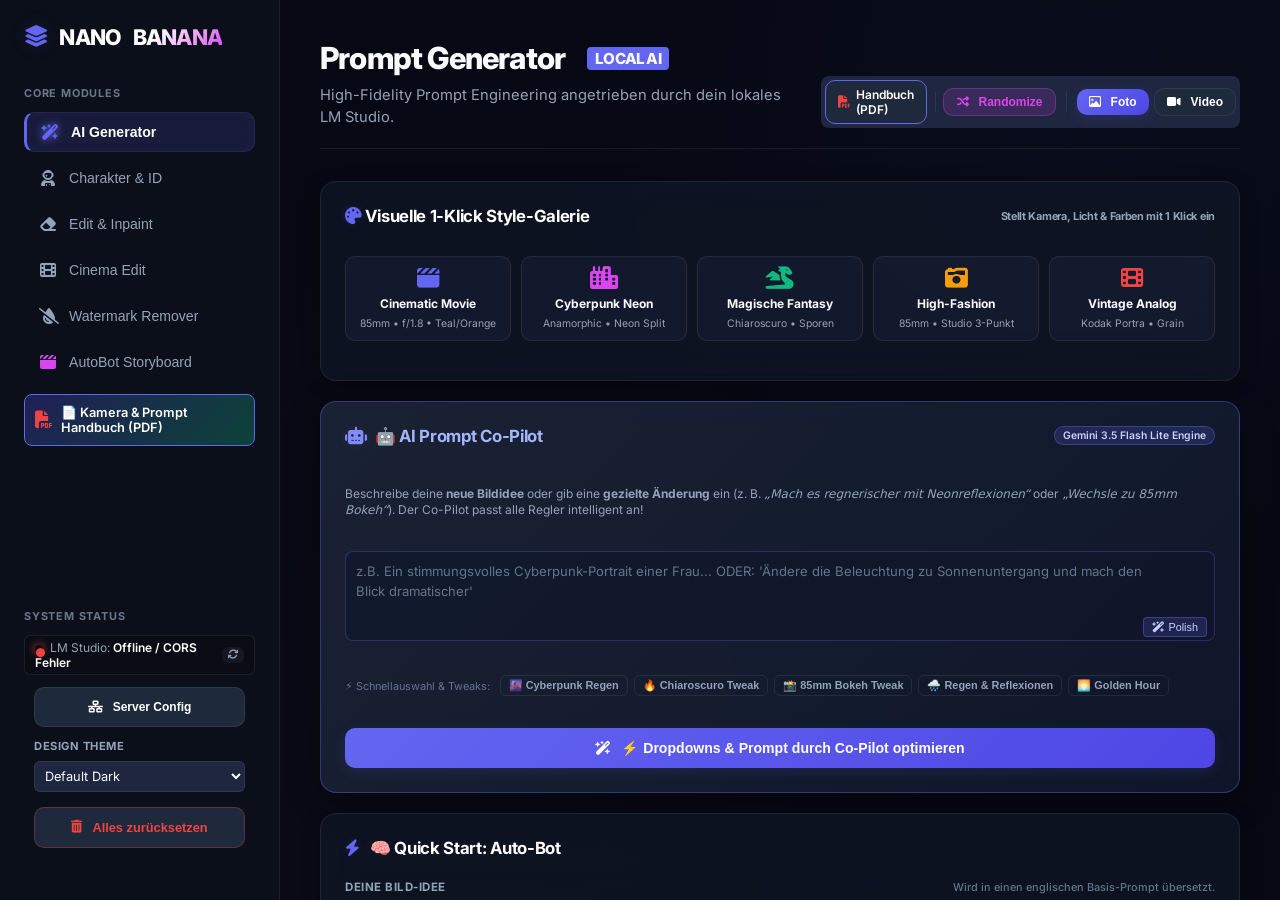
==== commit 2d4c0891: "Add files via upload" ====
--- a/index.html
+++ b/index.html
@@ -138,44 +138,69 @@
                     </div>
 
                     <!-- AI Prompt Co-Pilot Widget -->
-                    <div class="card" style="border: 1px solid rgba(99, 102, 241, 0.4); background: linear-gradient(135deg, rgba(30, 41, 59, 0.7), rgba(15, 23, 42, 0.9)); box-shadow: 0 8px 32px 0 rgba(0, 0, 0, 0.37);">
-                        <div style="display: flex; justify-content: space-between; align-items: center; margin-bottom: 8px;">
+                    <div class="card" style="border: 1px solid rgba(99, 102, 241, 0.4); background: linear-gradient(135deg, rgba(30, 41, 59, 0.8), rgba(15, 23, 42, 0.95)); box-shadow: 0 8px 32px 0 rgba(0, 0, 0, 0.37); position: relative;">
+                        <div style="display: flex; justify-content: space-between; align-items: center; margin-bottom: 8px; flex-wrap: wrap; gap: 6px;">
                             <div class="card-title" style="margin: 0; color: #a5b4fc; display: flex; align-items: center; gap: 8px;">
                                 <i class="fa-solid fa-robot" style="color: #818cf8; font-size: 1.1rem;"></i> 🤖 AI Prompt Co-Pilot
                             </div>
-                            <span style="font-size: 0.65rem; background: rgba(99, 102, 241, 0.2); color: #c7d2fe; border: 1px solid rgba(99, 102, 241, 0.4); padding: 2px 8px; border-radius: 12px; font-weight: 600;">
-                                Gemini 3.5 Flash Lite Engine
-                            </span>
+                            <div style="display: flex; gap: 6px; align-items: center;">
+                                <span id="copilotModeBadge" style="font-size: 0.65rem; background: rgba(16, 185, 129, 0.15); color: #6ee7b7; border: 1px solid rgba(16, 185, 129, 0.3); padding: 2px 8px; border-radius: 12px; font-weight: 600; display: none;">
+                                    🔄 Smarte Änderung aktiv
+                                </span>
+                                <span style="font-size: 0.65rem; background: rgba(99, 102, 241, 0.2); color: #c7d2fe; border: 1px solid rgba(99, 102, 241, 0.4); padding: 2px 8px; border-radius: 12px; font-weight: 600;">
+                                    Gemini 3.5 Flash Lite Engine
+                                </span>
+                            </div>
                         </div>
                         <p style="font-size: 0.75rem; color: #94a3b8; margin-bottom: 12px; line-height: 1.4;">
-                            Überfordert mit den vielen Reglern? Beschreibe einfach deine Idee – der Co-Pilot analysiert sie und stellt alle Kamera-, Licht- & Effekt-Dropdowns automatisch für dich ein!
+                            Beschreibe deine <strong>neue Bildidee</strong> oder gib eine <strong>gezielte Änderung</strong> ein (z. B. <em>„Mach es regnerischer mit Neonreflexionen“</em> oder <em>„Wechsle zu 85mm Bokeh“</em>). Der Co-Pilot passt alle Regler intelligent an!
                         </p>
 
                         <div style="position: relative; margin-bottom: 10px;">
-                            <textarea id="copilotIdea" placeholder="z.B. Ein stimmungsvolles Cyberpunk-Portrait einer Frau im nassen Neon-Regen von Tokio..." style="width: 100%; height: 65px; padding: 10px 70px 10px 10px; background: rgba(15, 23, 42, 0.6); border: 1px solid rgba(99, 102, 241, 0.3); border-radius: 8px; color: #f8fafc; font-size: 0.8rem; resize: none;"></textarea>
+                            <textarea id="copilotIdea" placeholder="z.B. Ein stimmungsvolles Cyberpunk-Portrait einer Frau... ODER: 'Ändere die Beleuchtung zu Sonnenuntergang und mach den Blick dramatischer'" style="width: 100%; height: 68px; padding: 10px 70px 10px 10px; background: rgba(15, 23, 42, 0.6); border: 1px solid rgba(99, 102, 241, 0.3); border-radius: 8px; color: #f8fafc; font-size: 0.82rem; resize: none;"></textarea>
                             <button class="magic-polish-btn" onclick="magicPolish('copilotIdea')" title="Idee mit KI aufwerten"><i class="fa-solid fa-wand-magic-sparkles"></i> Polish</button>
                         </div>
 
-                        <!-- Schnell-Ideen Tags -->
+                        <!-- Schnell-Aktionen & Smart Modifications -->
                         <div style="display: flex; gap: 6px; flex-wrap: wrap; margin-bottom: 12px;">
-                            <span style="font-size: 0.68rem; color: #64748b; margin-right: 4px; align-self: center;">⚡ Schnellauswahl:</span>
+                            <span style="font-size: 0.68rem; color: #64748b; margin-right: 4px; align-self: center;">⚡ Schnellauswahl & Tweaks:</span>
                             <button class="style-btn" onclick="setCopilotPreset('Cyberpunk Portrait einer Frau im Neon-Regen')" style="font-size: 0.68rem; padding: 3px 8px;">🌆 Cyberpunk Regen</button>
-                            <button class="style-btn" onclick="setCopilotPreset('Magische Fantasy-Landschaft mit leuchtenden Sporen')" style="font-size: 0.68rem; padding: 3px 8px;">✨ Magische Landschaft</button>
-                            <button class="style-btn" onclick="setCopilotPreset('High-Fashion Portrait im Studio mit 85mm Objektiv')" style="font-size: 0.68rem; padding: 3px 8px;">📸 High-Fashion Studio</button>
-                            <button class="style-btn" onclick="setCopilotPreset('Dramatisches Wikinger-Portrait bei Kerzenlicht')" style="font-size: 0.68rem; padding: 3px 8px;">⚔️ Wikinger Portrait</button>
+                            <button class="style-btn" onclick="setCopilotPreset('Mach das Licht dramatischer mit tiefen Schatten und Chiaroscuro-Kontrast')" style="font-size: 0.68rem; padding: 3px 8px;">🔥 Chiaroscuro Tweak</button>
+                            <button class="style-btn" onclick="setCopilotPreset('Ändere die Kamera auf 85mm f/1.8 Portrait-Optik mit butterweichem Bokeh')" style="font-size: 0.68rem; padding: 3px 8px;">📸 85mm Bokeh Tweak</button>
+                            <button class="style-btn" onclick="setCopilotPreset('Füge nassen Asphalt, Pfützen-Reflexionen und sanften Regen hinzu')" style="font-size: 0.68rem; padding: 3px 8px;">🌧️ Regen & Reflexionen</button>
+                            <button class="style-btn" onclick="setCopilotPreset('Warmes Sonnenuntergangslicht (Golden Hour) mit weichem Gegenlicht')" style="font-size: 0.68rem; padding: 3px 8px;">🌅 Golden Hour</button>
                         </div>
 
                         <button class="btn btn-primary" id="btnRunCopilot" onclick="runCopilot()" style="width: 100%; justify-content: center; background: linear-gradient(135deg, #6366f1, #4f46e5); font-weight: 600;">
                             <span class="spinner" id="copilotSpinner" style="display:none;"></span>
-                            <i class="fa-solid fa-wand-magic-sparkles"></i> ⚡ Dropdowns automatisch durch Co-Pilot einstellen
+                            <i class="fa-solid fa-wand-magic-sparkles"></i> <span id="btnRunCopilotText">⚡ Dropdowns & Prompt durch Co-Pilot optimieren</span>
                         </button>
 
-                        <!-- Erklär-Box ("Warum diese Einstellungen?") -->
-                        <div id="copilotReasoningCard" style="display: none; margin-top: 12px; padding: 10px; background: rgba(99, 102, 241, 0.1); border-left: 3px solid #818cf8; border-radius: 0 6px 6px 0;">
-                            <div style="font-size: 0.72rem; font-weight: 700; color: #a5b4fc; margin-bottom: 4px; display: flex; align-items: center; gap: 5px;">
-                                <i class="fa-solid fa-lightbulb"></i> Co-Pilot Erklärung (Lerntransfer):
-                            </div>
-                            <p id="copilotReasoningText" style="font-size: 0.75rem; color: #cbd5e1; margin: 0; line-height: 1.4;"></p>
+                        <!-- Interaktive Erklär- & Treatment-Karte -->
+                        <div id="copilotReasoningCard" style="display: none; margin-top: 14px; padding: 14px; background: linear-gradient(145deg, rgba(15, 23, 42, 0.95), rgba(30, 41, 59, 0.9)); border: 1px solid rgba(99, 102, 241, 0.4); border-left: 4px solid var(--primary); border-radius: 8px; box-shadow: 0 4px 16px rgba(0, 0, 0, 0.3);">
+                            <div style="display: flex; justify-content: space-between; align-items: center; margin-bottom: 8px;">
+                                <div style="font-size: 0.78rem; font-weight: 700; color: #a5b4fc; display: flex; align-items: center; gap: 6px;">
+                                    <i class="fa-solid fa-brain"></i> <span id="copilotCardHeader">Co-Pilot Wirkungs-Analyse & Update</span>
+                                </div>
+                                <span id="copilotChangeCountBadge" class="treatment-badge-pill" style="display: none;">0 Regler angepasst</span>
+                            </div>
+
+                            <!-- Changes Diff Summary -->
+                            <div id="copilotChangesSummaryBox" style="display: none; background: rgba(16, 185, 129, 0.1); border: 1px solid rgba(16, 185, 129, 0.25); padding: 6px 10px; border-radius: 6px; margin-bottom: 8px;">
+                                <div style="font-size: 0.7rem; font-weight: 700; color: #6ee7b7; margin-bottom: 2px;">
+                                    <i class="fa-solid fa-arrows-rotate"></i> Durchgeführte Änderungen:
+                                </div>
+                                <div id="copilotChangesSummaryText" style="font-size: 0.75rem; color: #e2e8f0;"></div>
+                            </div>
+
+                            <!-- Reasoning Text -->
+                            <p id="copilotReasoningText" style="font-size: 0.78rem; color: #cbd5e1; margin: 0 0 10px 0; line-height: 1.45;"></p>
+
+                            <!-- Base Concept Preview -->
+                            <div id="copilotBaseConceptBox" style="display: none; background: rgba(0, 0, 0, 0.3); border: 1px solid rgba(255, 255, 255, 0.08); padding: 8px 10px; border-radius: 6px;">
+                                <div style="font-size: 0.68rem; text-transform: uppercase; color: #94a3b8; font-weight: 700; margin-bottom: 2px;">Vollständiger Englischer Prompt:</div>
+                                <div id="copilotBaseConceptText" style="font-size: 0.78rem; color: #f8fafc; font-family: monospace; max-height: 80px; overflow-y: auto; line-height: 1.35;"></div>
+                            </div>
                         </div>
                     </div>
 
@@ -1242,12 +1267,12 @@
         </section>
 
         <!-- ========================================================================= -->
-        <!-- MODULE: AUTOBOT VIDEO STORYBOARD ENGINE (20s - 2 MIN)                     -->
+        <!-- MODULE: AUTOBOT VIDEO STORYBOARD ENGINE (10s - 2 MIN)                     -->
         <!-- ========================================================================= -->
         <section id="autobot" class="tab-content">
             <div class="header">
                 <div>
-                    <h1>🎬 Veo 3.1 Storyboard AutoBot <span style="font-size:0.5em; background:linear-gradient(135deg, var(--primary), var(--accent)); padding:3px 10px; border-radius:6px; vertical-align:middle; margin-left:10px; color:#fff; font-weight:bold;">20s bis 2 MINUTEN</span></h1>
+                    <h1>🎬 Veo 3.1 Storyboard AutoBot <span style="font-size:0.5em; background:linear-gradient(135deg, var(--primary), var(--accent)); padding:3px 10px; border-radius:6px; vertical-align:middle; margin-left:10px; color:#fff; font-weight:bold;">10s bis 2 MINUTEN</span></h1>
                     <p>Vollautomatisierte Erstellung konsistenter KI-Video-Storyboards für Google Flow & Veo 3.1 nach dem 8-Komponenten Standard.</p>
                 </div>
             </div>
@@ -1264,6 +1289,7 @@
                         <!-- Presets / Quick Chips -->
                         <div style="display:flex; gap:8px; flex-wrap:wrap; margin-bottom:15px;">
                             <span style="font-size:0.75rem; color:var(--text-muted); align-self:center; font-weight:600;">Schnell-Beispiele:</span>
+                            <button class="style-btn" onclick="loadAutoBotPreset('hook10')">⚡ Micro-Hook Ad (10s)</button>
                             <button class="style-btn" onclick="loadAutoBotPreset('cyberpunk')">🌃 Cyberpunk Tokio (20s)</button>
                             <button class="style-btn" onclick="loadAutoBotPreset('perfume')">✨ Luxus-Werbespot (30s)</button>
                             <button class="style-btn" onclick="loadAutoBotPreset('scifi')">🚀 Sci-Fi Entdeckung (60s)</button>
@@ -1271,20 +1297,47 @@
                         </div>
 
                         <div class="form-group" style="margin-bottom:15px;">
-                            <label for="autobot_concept"><strong>Kurzfilm-Idee / Storyboard Konzept:</strong></label>
-                            <textarea id="autobot_concept" rows="4" placeholder="Z.B.: Eine Wissenschaftlerin entdeckt in einem verlassenen Untergrund-Labor ein mysteriöses blaues Lichtsignal und versucht den Ursprung zu entschlüsseln..." style="width:100%; border-radius:8px; padding:10px; background:var(--bg-input); border:1px solid var(--border-color); color:#fff; font-family:inherit; font-size:0.9rem;"></textarea>
+                            <div style="display:flex; justify-content:space-between; align-items:center; margin-bottom:8px; flex-wrap:wrap; gap:8px;">
+                                <label for="autobot_concept" style="margin-bottom:0;"><strong>🎬 Kurzfilm-Idee / Storyboard Konzept:</strong></label>
+                                <button type="button" class="copilot-treatment-btn" id="btnAutoBotCopilot" onclick="runAutoBotDirectorCoPilot()" title="Co-Pilot analysiert die Idee, erstellt ein Regie-Treatment und stellt alle Parameter optimal ein">
+                                    <i class="fa-solid fa-brain"></i> 🧠 Regie-Co-Pilot & Treatment
+                                </button>
+                            </div>
+                            <div style="position:relative;">
+                                <textarea id="autobot_concept" rows="4" placeholder="Z.B.: Eine Pizza Produktion - vom Teig über dem belegen - backen - bis zum servieren... (Oder klicke auf '🧠 Regie-Co-Pilot', um eine Idee zu brainstormen!)" style="width:100%; border-radius:8px; padding:10px 85px 10px 10px; background:var(--bg-input); border:1px solid var(--border-color); color:#fff; font-family:inherit; font-size:0.9rem;"></textarea>
+                                <button class="magic-polish-btn" id="btnPolishAutoBot" onclick="magicPolish('autobot_concept')" title="Idee in ein kinoreifes Video-Skript verwandeln" style="bottom:10px; right:10px;"><i class="fa-solid fa-wand-magic-sparkles"></i> Polish</button>
+                            </div>
+
+                            <!-- Interactive Director Treatment & Impact Preview Card -->
+                            <div id="autobot_treatment_card" style="display:none; margin-top:12px;"></div>
                         </div>
 
                         <div style="display:grid; grid-template-columns: repeat(auto-fit, minmax(200px, 1fr)); gap:15px; margin-bottom:15px;">
                             <div class="form-group">
                                 <label for="autobot_duration"><strong>Ziel-Videolänge:</strong></label>
                                 <select id="autobot_duration" style="width:100%;">
-                                    <option value="20">20 Sekunden (3 Shots - Action/Hook)</option>
-                                    <option value="30" selected>30 Sekunden (4 Shots - Teaser/Story)</option>
-                                    <option value="45">45 Sekunden (6 Shots - Narrative Commercial)</option>
-                                    <option value="60">60 Sekunden / 1 Min (8 Shots - Kurz-Doku)</option>
-                                    <option value="90">90 Sekunden (11 Shots - Multi-Scene)</option>
-                                    <option value="120">120 Sekunden / 2 Min (15 Shots - Epi Kurzfilm)</option>
+                                    <option value="10">10 Sekunden</option>
+                                    <option value="15">15 Sekunden</option>
+                                    <option value="20">20 Sekunden</option>
+                                    <option value="30" selected>30 Sekunden</option>
+                                    <option value="45">45 Sekunden</option>
+                                    <option value="60">60 Sekunden / 1 Min</option>
+                                    <option value="90">90 Sekunden</option>
+                                    <option value="120">120 Sekunden / 2 Min</option>
+                                </select>
+                            </div>
+
+                            <div class="form-group">
+                                <label for="autobot_shot_count"><strong>🎬 Szenenanzahl (Shot Count):</strong></label>
+                                <select id="autobot_shot_count" style="width:100%;">
+                                    <option value="auto" selected>⚡ Auto (Intelligentes Pacing)</option>
+                                    <option value="2">2 Shots (Lange Takes)</option>
+                                    <option value="3">3 Shots (Klassischer 3-Akt)</option>
+                                    <option value="4">4 Shots (2x2 Grid - Dynamische Steps)</option>
+                                    <option value="6">6 Shots (2x3 Grid - Kompaktes Board)</option>
+                                    <option value="8">8 Shots (2x4 Grid - Full Agency Commercial Board)</option>
+                                    <option value="10">10 Shots (Epi Multi-Cut)</option>
+                                    <option value="12">12 Shots (Komplexer Kurzfilm)</option>
                                 </select>
                             </div>
 
@@ -1330,10 +1383,10 @@
                             <div class="form-group">
                                 <label for="autobot_model"><strong>KI Modell-Kette:</strong></label>
                                 <select id="autobot_model" style="width:100%;">
-                                    <option value="gemini-3.5-flash" selected>Gemini 3.5 Flash ➔ 2.5 Flash Fallback (Empfohlen)</option>
-                                    <option value="gemini-3.6-flash">Gemini 3.6 Flash</option>
-                                    <option value="gemini-3.5-flash-lite">Gemini 3.5 Flash Lite</option>
-                                    <option value="gemini-2.5-flash">Gemini 2.5 Flash</option>
+                                    <option value="gemini-3.5-flash-lite" selected>Gemini 3.5 Flash Lite (Ultra-Schnell & Zuverlässig - Empfohlen)</option>
+                                    <option value="gemini-2.5-flash">Gemini 2.5 Flash (Hohe Stabilität)</option>
+                                    <option value="gemini-3.6-flash">Gemini 3.6 Flash (Auto-Fallback auf Flash Lite)</option>
+                                    <option value="gemini-3.5-flash">Gemini 3.5 Flash (Auto-Fallback auf Flash Lite)</option>
                                     <option value="lm-studio">LM Studio (Lokal)</option>
                                 </select>
                             </div>
--- a/style.css
+++ b/style.css
@@ -1144,3 +1144,71 @@
     color: var(--text-main);
     background: rgba(99, 102, 241, 0.1);
 }
+
+/* 6. AutoBot Co-Pilot Treatment Widget */
+.copilot-treatment-btn {
+    background: linear-gradient(135deg, rgba(99, 102, 241, 0.25), rgba(217, 70, 239, 0.25));
+    border: 1px solid rgba(99, 102, 241, 0.5);
+    color: #e0e7ff;
+    font-size: 0.78rem;
+    font-weight: 600;
+    padding: 5px 12px;
+    border-radius: 6px;
+    cursor: pointer;
+    transition: all var(--transition-fast);
+    display: inline-flex;
+    align-items: center;
+    gap: 6px;
+    box-shadow: 0 2px 8px rgba(99, 102, 241, 0.15);
+}
+
+.copilot-treatment-btn:hover {
+    background: linear-gradient(135deg, var(--primary), var(--accent));
+    color: #ffffff;
+    box-shadow: 0 4px 14px rgba(99, 102, 241, 0.35);
+    transform: translateY(-1px);
+}
+
+.treatment-card {
+    background: linear-gradient(145deg, rgba(15, 23, 42, 0.95), rgba(30, 41, 59, 0.9));
+    border: 1px solid rgba(99, 102, 241, 0.4);
+    border-radius: 12px;
+    padding: 18px 20px;
+    box-shadow: 0 8px 24px rgba(0, 0, 0, 0.4), inset 0 0 16px rgba(99, 102, 241, 0.08);
+    position: relative;
+    animation: fadeUpdate 0.3s ease-out forwards;
+}
+
+.treatment-badge-pill {
+    display: inline-flex;
+    align-items: center;
+    gap: 4px;
+    font-size: 0.72rem;
+    font-weight: 600;
+    padding: 3px 8px;
+    border-radius: 6px;
+    background: rgba(99, 102, 241, 0.15);
+    border: 1px solid rgba(99, 102, 241, 0.3);
+    color: #c7d2fe;
+}
+
+@keyframes pulseGlow {
+    0% {
+        border-color: rgba(99, 102, 241, 0.3);
+        box-shadow: 0 0 0 rgba(99, 102, 241, 0);
+    }
+    50% {
+        border-color: #818cf8;
+        box-shadow: 0 0 12px rgba(129, 140, 248, 0.6);
+    }
+    100% {
+        border-color: rgba(99, 102, 241, 0.3);
+        box-shadow: 0 0 0 rgba(99, 102, 241, 0);
+    }
+}
+
+.pulse-highlight {
+    animation: pulseGlow 1.8s ease-in-out;
+}
+
+
